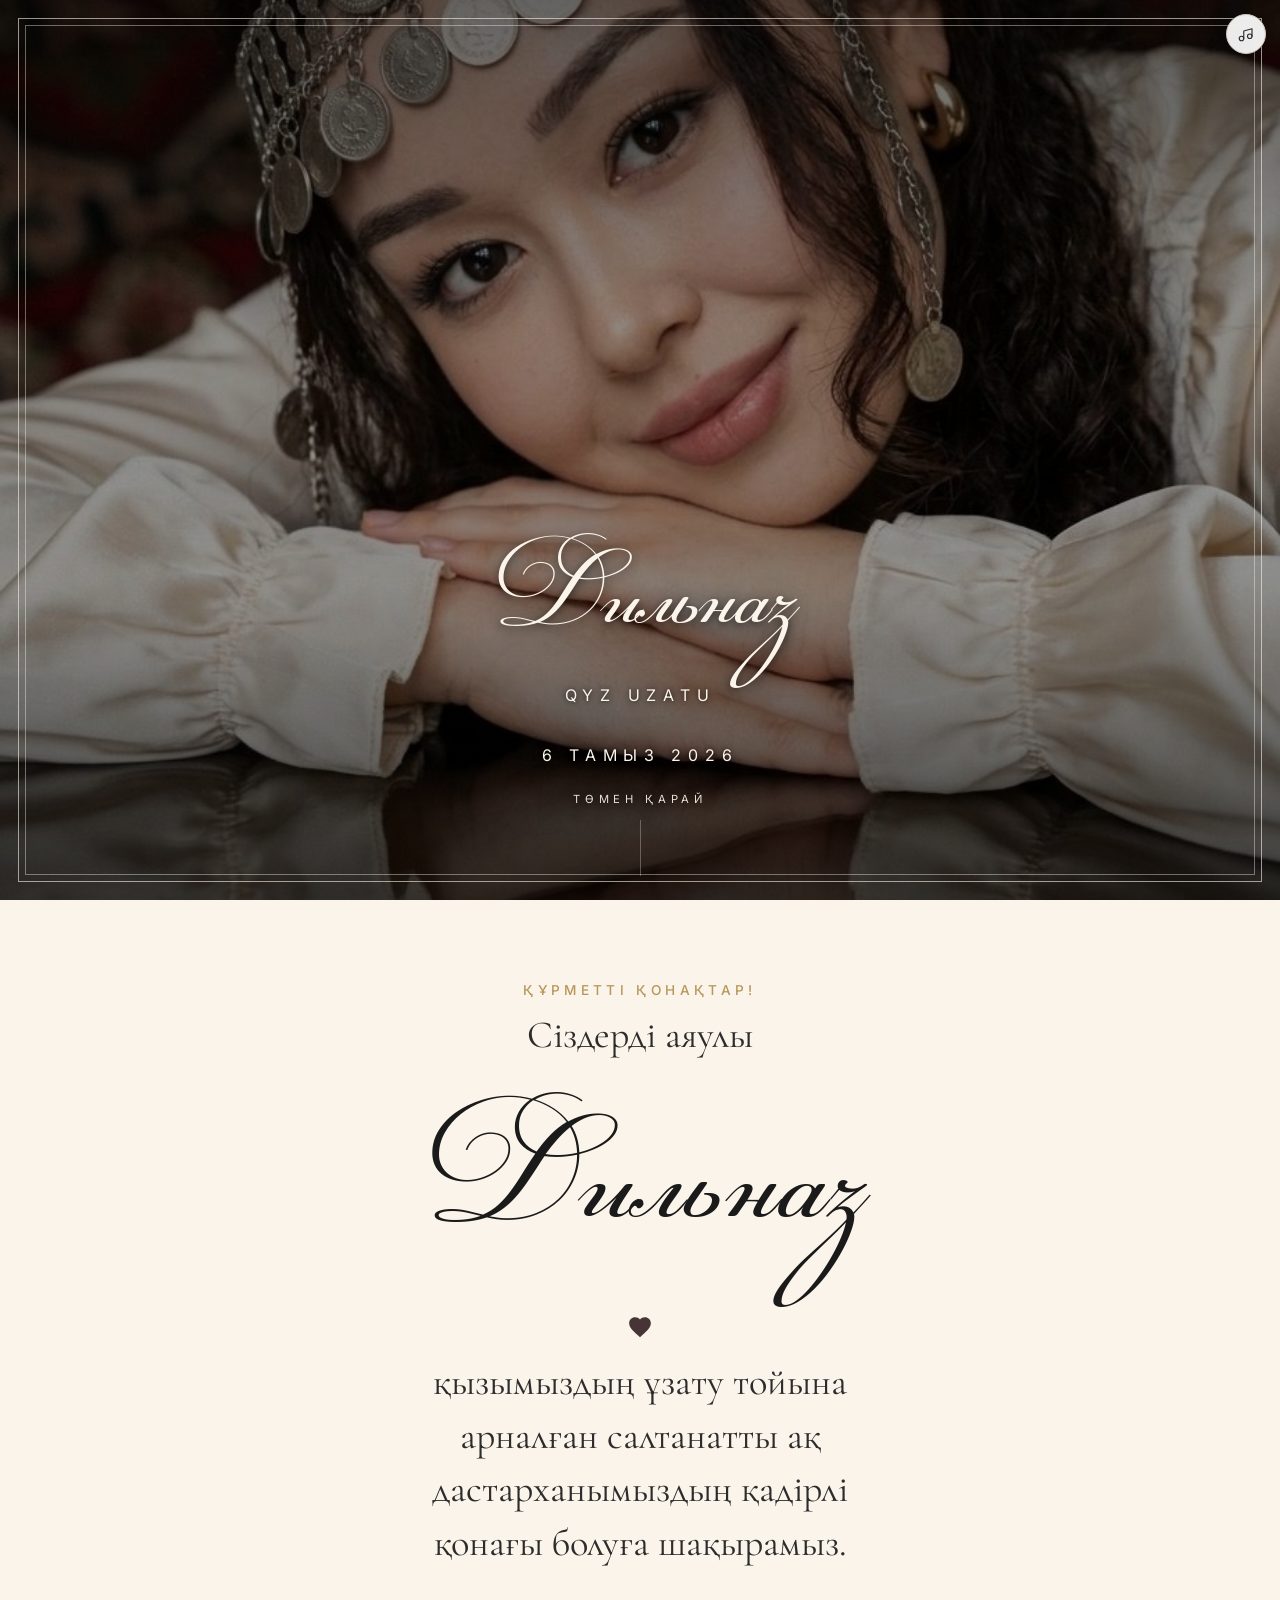
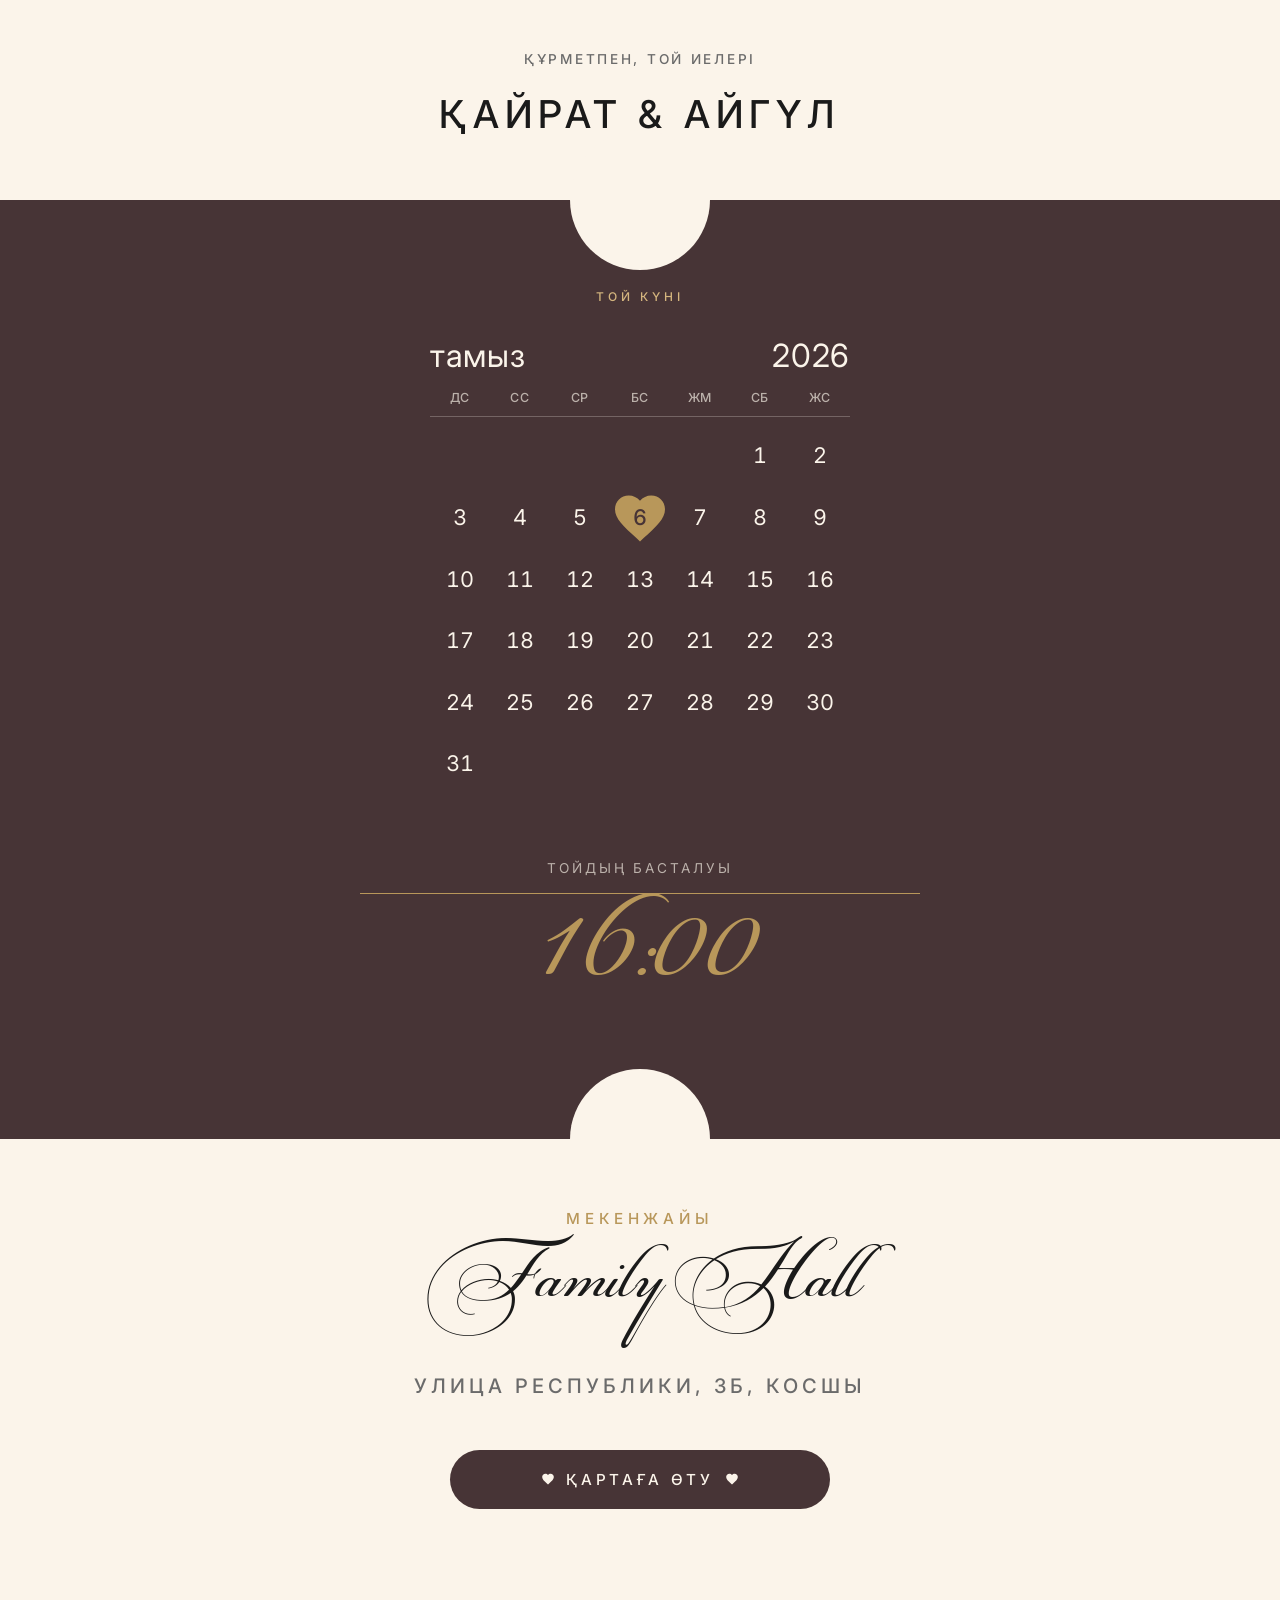
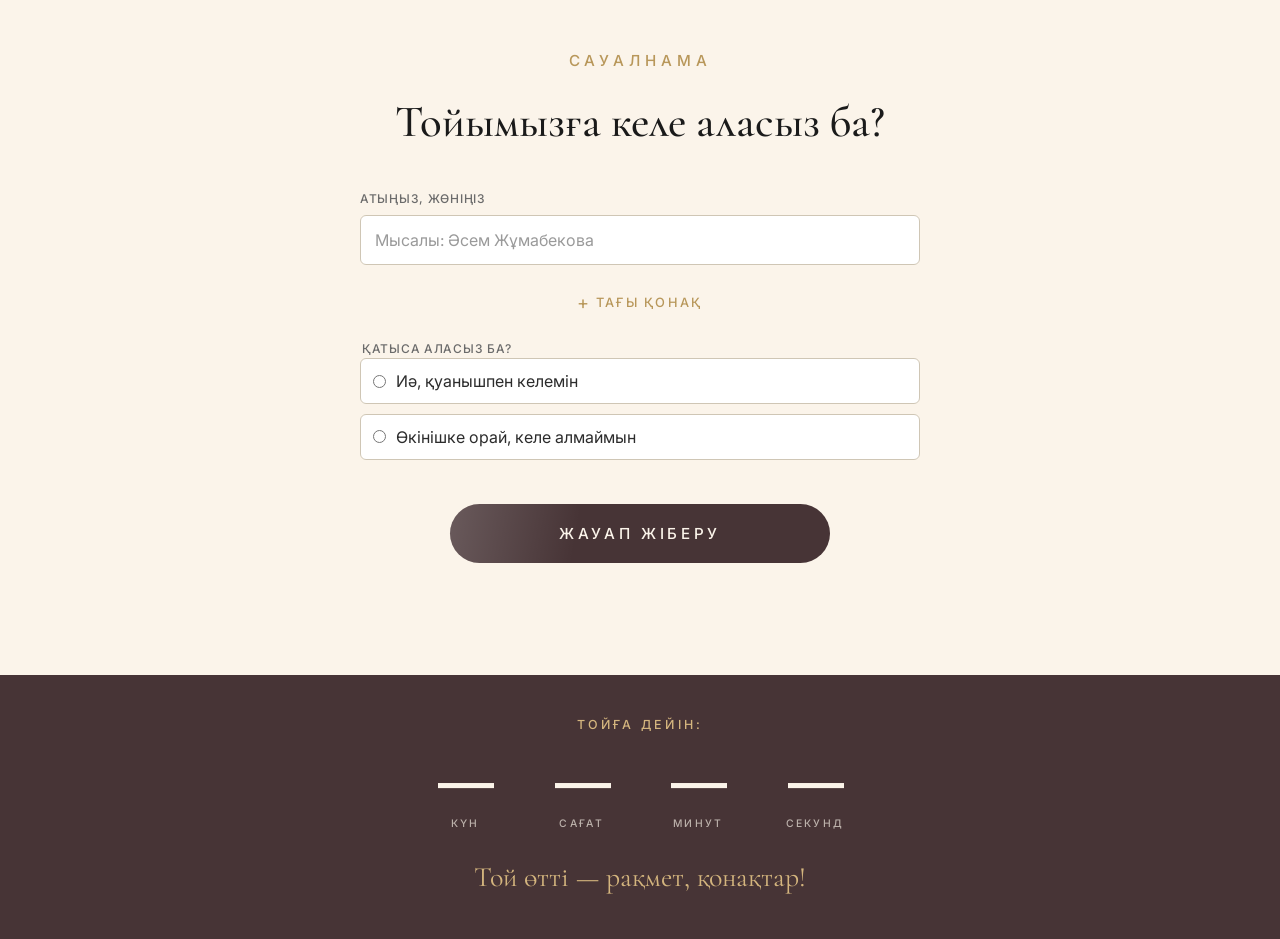
==== index.html @ 14adfbf1 "Initial commit: Dilnaz Qyz Uzatu interactive invitation" ====
<!DOCTYPE html>
<html lang="kk">
<head>
  <meta charset="UTF-8" />
  <meta name="viewport" content="width=device-width, initial-scale=1, maximum-scale=1, viewport-fit=cover" />
  <meta name="theme-color" content="#FBF4EA" />
  <title>Дильназ — Қыз ұзату · 6 тамыз 2026</title>

  <meta property="og:title" content="Дильназ — Қыз ұзату" />
  <meta property="og:description" content="Сіздерді аяулы қызымыздың ұзату тойына шақырамыз. 6 тамыз 2026, сағат 17:00, Family Hall, Қосшы." />
  <meta property="og:type" content="website" />

  <link rel="preconnect" href="https://fonts.googleapis.com" />
  <link rel="preconnect" href="https://fonts.gstatic.com" crossorigin />
  <link href="https://fonts.googleapis.com/css2?family=Cormorant+Garamond:wght@300;400;500;600&family=Inter:wght@300;400;500;600&family=Pinyon+Script&display=swap" rel="stylesheet" />

  <link rel="stylesheet" href="assets/styles.css" />
</head>
<body>

  <!-- Preload splash — short, fades out once the page is ready -->
  <div class="preload" id="preload" aria-hidden="true">
    <svg class="preload-heart" viewBox="0 0 24 24" aria-hidden="true">
      <path fill="currentColor" d="M12 21.35l-1.45-1.32C5.4 15.36 2 12.28 2 8.5 2 5.42 4.42 3 7.5 3c1.74 0 3.41.81 4.5 2.09C13.09 3.81 14.76 3 16.5 3 19.58 3 22 5.42 22 8.5c0 3.78-3.4 6.86-8.55 11.54L12 21.35z"/>
    </svg>
  </div>

  <!-- Music control (visible from start, muted until user taps) -->
  <button class="music-toggle is-muted" id="musicToggle" type="button" aria-label="Музыканы қосу/өшіру">
    <svg class="ico-on" viewBox="0 0 24 24" width="18" height="18" aria-hidden="true">
      <path d="M9 18V8l11-3v10" fill="none" stroke="currentColor" stroke-width="1.5" stroke-linecap="round" stroke-linejoin="round"/>
      <circle cx="6" cy="18" r="3" fill="none" stroke="currentColor" stroke-width="1.5"/>
      <circle cx="17" cy="15" r="3" fill="none" stroke="currentColor" stroke-width="1.5"/>
    </svg>
    <svg class="ico-off" viewBox="0 0 24 24" width="18" height="18" aria-hidden="true">
      <path d="M9 18V8l11-3v10" fill="none" stroke="currentColor" stroke-width="1.5" stroke-linecap="round" stroke-linejoin="round"/>
      <circle cx="6" cy="18" r="3" fill="none" stroke="currentColor" stroke-width="1.5"/>
      <circle cx="17" cy="15" r="3" fill="none" stroke="currentColor" stroke-width="1.5"/>
      <line x1="3" y1="3" x2="22" y2="22" stroke="currentColor" stroke-width="1.5" stroke-linecap="round"/>
    </svg>
  </button>

  <audio id="bgMusic" loop preload="auto" playsinline>
    <source src="assets/music.mp3" type="audio/mpeg" />
  </audio>

  <!-- ========== 1. COVER (full-bg bride photo + name + date) ========== -->
  <section class="cover" id="cover" aria-label="Мұқаба">
    <img class="cover-photo"
         src="assets/bride.jpg"
         alt=""
         aria-hidden="true"
         onerror="this.style.display='none'" />

    <!-- Decorative double frame — thin cream lines hugging the edges -->
    <div class="cover-frame" aria-hidden="true"></div>

    <div class="cover-content">
      <h1 class="cover-name">Дильназ</h1>
      <p class="cover-subtitle">QYZ UZATU</p>
    </div>

    <div class="cover-foot">
      <p class="cover-date">6 тамыз 2026</p>
      <div class="scroll-cue" id="scrollCue" aria-hidden="true">
        <span class="scroll-cue-label">төмен қарай</span>
        <span class="scroll-cue-line"></span>
      </div>
    </div>
  </section>

  <main class="pages" id="pages">

    <!-- ========== 2. GREETING ========== -->
    <section class="page page--cream page--greeting" data-reveal>
      <!-- Background falling hearts (populated by script.js) -->
      <div class="falling-hearts" aria-hidden="true"></div>

      <div class="greeting-top">
        <p class="eyebrow">Құрметті қонақтар!</p>
        <p class="lead">Сіздерді аяулы</p>
      </div>

      <div class="greeting-middle">
        <h2 class="display-name">Дильназ</h2>
        <svg class="hero-heart" viewBox="0 0 24 24" aria-hidden="true">
          <path fill="currentColor" d="M12 21.35l-1.45-1.32C5.4 15.36 2 12.28 2 8.5 2 5.42 4.42 3 7.5 3c1.74 0 3.41.81 4.5 2.09C13.09 3.81 14.76 3 16.5 3 19.58 3 22 5.42 22 8.5c0 3.78-3.4 6.86-8.55 11.54L12 21.35z"/>
        </svg>
        <p class="lead">
          қызымыздың ұзату тойына арналған салтанатты
          ақ дастарханымыздың қадірлі қонағы болуға шақырамыз.
        </p>
      </div>

      <div class="greeting-bottom">
        <p class="signature">Құрметпен, Той иелері</p>
        <p class="hosts-names">Қайрат &amp; Айгүл</p>
      </div>
    </section>

    <!-- ========== 3. DATE ========== -->
    <section class="page page--dark page--date" data-reveal>
      <p class="eyebrow">Той күні</p>

      <div class="calendar" role="img" aria-label="6 тамыз 2026, бейсенбі">
        <div class="calendar-head">
          <span>тамыз</span>
          <span>2026</span>
        </div>
        <div class="calendar-dow">
          <span>дс</span><span>сс</span><span>ср</span><span>бс</span><span>жм</span><span>сб</span><span>жс</span>
        </div>
        <div class="calendar-days">
          <span class="muted"></span><span class="muted"></span><span class="muted"></span><span class="muted"></span><span class="muted"></span><span>1</span><span>2</span>
          <span>3</span><span>4</span><span>5</span><span class="today">6</span><span>7</span><span>8</span><span>9</span>
          <span>10</span><span>11</span><span>12</span><span>13</span><span>14</span><span>15</span><span>16</span>
          <span>17</span><span>18</span><span>19</span><span>20</span><span>21</span><span>22</span><span>23</span>
          <span>24</span><span>25</span><span>26</span><span>27</span><span>28</span><span>29</span><span>30</span>
          <span>31</span>
        </div>
      </div>

      <div class="time-row">
        <p class="time-label">Тойдың басталуы</p>
        <hr class="time-line" />
        <p class="time-value">16:00</p>
      </div>
    </section>

    <!-- ========== 4. VENUE ========== -->
    <section class="page page--bg page--venue" data-reveal>
      <!-- Background falling hearts (populated by script.js) -->
      <div class="falling-hearts" aria-hidden="true"></div>

      <p class="eyebrow">Мекенжайы</p>
      <h3 class="venue-name">Family Hall</h3>
      <p class="venue-address">Улица Республики, 3Б, Косшы</p>

      <a class="btn-map"
         href="https://2gis.kz/astana/geo/70000001095135870"
         target="_blank"
         rel="noopener">
        <svg class="btn-heart" viewBox="0 0 24 24" aria-hidden="true">
          <path fill="currentColor" d="M12 21.35l-1.45-1.32C5.4 15.36 2 12.28 2 8.5 2 5.42 4.42 3 7.5 3c1.74 0 3.41.81 4.5 2.09C13.09 3.81 14.76 3 16.5 3 19.58 3 22 5.42 22 8.5c0 3.78-3.4 6.86-8.55 11.54L12 21.35z"/>
        </svg>
        <span>Қартаға өту</span>
        <svg class="btn-heart" viewBox="0 0 24 24" aria-hidden="true">
          <path fill="currentColor" d="M12 21.35l-1.45-1.32C5.4 15.36 2 12.28 2 8.5 2 5.42 4.42 3 7.5 3c1.74 0 3.41.81 4.5 2.09C13.09 3.81 14.76 3 16.5 3 19.58 3 22 5.42 22 8.5c0 3.78-3.4 6.86-8.55 11.54L12 21.35z"/>
        </svg>
      </a>
    </section>

    <!-- ========== 5. RSVP ========== -->
    <section class="page page--bg page--rsvp" data-reveal>
      <!-- Background falling hearts (populated by script.js) -->
      <div class="falling-hearts" aria-hidden="true"></div>

      <!-- Form view (default) -->
      <div class="rsvp-view" id="rsvpFormView">
        <p class="eyebrow">Сауалнама</p>
        <h3 class="rsvp-title">Тойымызға келе аласыз ба?</h3>

        <form class="form" id="rsvpForm" novalidate>
          <div class="guest-fields" id="guestFields">
            <label class="field">
              <span class="field-label">Атыңыз, жөніңіз</span>
              <input type="text" name="name" autocomplete="name" required placeholder="Мысалы: Әсем Жұмабекова" />
            </label>
          </div>

          <button type="button" class="btn-add" id="addGuest">
            <span class="btn-add-plus" aria-hidden="true">+</span>
            <span>Тағы қонақ</span>
          </button>

          <fieldset class="field field--radio">
            <legend class="field-label">Қатыса аласыз ба?</legend>
            <label class="radio">
              <input type="radio" name="attending" value="yes" required />
              <span>Иә, қуанышпен келемін</span>
            </label>
            <label class="radio">
              <input type="radio" name="attending" value="no" />
              <span>Өкінішке орай, келе алмаймын</span>
            </label>
          </fieldset>

          <button type="submit" class="btn-primary" id="submitBtn">Жауап жіберу</button>

          <p class="form-status" id="formStatus" role="status" aria-live="polite"></p>
        </form>
      </div>

      <!-- Confirmed view (shown after «Иә, келемін» submitted) -->
      <div class="rsvp-view" id="rsvpConfirmedView" hidden>
        <p class="eyebrow">Сізді тойда күтеміз</p>
        <h3 class="rsvp-title">6 тамыз 2026 · 16:00</h3>

        <div class="countdown countdown--confirm" aria-label="Тойға дейін">
          <div class="countdown-cell">
            <span class="countdown-num cd-days">—</span>
            <span class="countdown-label">күн</span>
          </div>
          <div class="countdown-cell">
            <span class="countdown-num cd-hours">—</span>
            <span class="countdown-label">сағат</span>
          </div>
          <div class="countdown-cell">
            <span class="countdown-num cd-mins">—</span>
            <span class="countdown-label">минут</span>
          </div>
          <div class="countdown-cell">
            <span class="countdown-num cd-secs">—</span>
            <span class="countdown-label">секунд</span>
          </div>
        </div>

        <button type="button" class="btn-cancel" id="cancelRsvp">Жауапты алып тастау</button>
      </div>
    </section>

    <!-- ========== 6. COUNTDOWN (compact dark footer) ========== -->
    <section class="page page--dark page--countdown" data-reveal>
      <p class="eyebrow">Тойға дейін:</p>

      <div class="countdown" id="countdown" aria-label="Тойға дейін қалғаны">
        <div class="countdown-cell">
          <span class="countdown-num cd-days" id="cd-days">—</span>
          <span class="countdown-label">күн</span>
        </div>
        <div class="countdown-cell">
          <span class="countdown-num cd-hours" id="cd-hours">—</span>
          <span class="countdown-label">сағат</span>
        </div>
        <div class="countdown-cell">
          <span class="countdown-num cd-mins" id="cd-mins">—</span>
          <span class="countdown-label">минут</span>
        </div>
        <div class="countdown-cell">
          <span class="countdown-num cd-secs" id="cd-secs">—</span>
          <span class="countdown-label">секунд</span>
        </div>
      </div>
      <p class="countdown-passed" id="countdownPassed" hidden>Той өтті — рақмет, қонақтар!</p>
    </section>

  </main>

  <script src="assets/script.js" defer></script>
</body>
</html>
---- assets/styles.css ----
/* ============================================================
   Дильназ — Қыз ұзату
   Design tokens & global styles
   Rules: 1 brand color (gold) + greys + 3-tone neutral surfaces,
          ≤2 radii, ≤4 font-sizes,
          ease-out only (180–700ms), no nested cards,
          no decorative icon-boxes, no gradients.
   ============================================================ */

/* Custom calligraphy font.
   Положи файл как assets/fonts/script.woff2 (или .woff / .ttf / .otf)
   — браузер подхватит сам. Если файла нет, страница использует
   Google-шрифт Pinyon Script как fallback. */
@font-face {
  font-family: 'BrideScript';
  src: url('fonts/script.woff2') format('woff2'),
       url('fonts/script.woff')  format('woff'),
       url('fonts/script.ttf')   format('truetype'),
       url('fonts/script.otf')   format('opentype');
  font-weight: 400;
  font-style: normal;
  font-display: swap;
}

/* Second calligraphy — KZ Balmoral (поддерживает казахские буквы
   Қ, Ң, Ғ, Ү, Ұ, Ө, Ә, І). Используется только для имён, чтобы
   они не «ломались» как в обычной BrideScript.
   Положи файл как assets/fonts/kzbalmoral_regular.{woff2|woff|ttf|otf}. */
@font-face {
  font-family: 'KZBalmoral';
  src: url('fonts/kzbalmoral_regular.woff2') format('woff2'),
       url('fonts/kzbalmoral_regular.woff')  format('woff'),
       url('fonts/kzbalmoral_regular.ttf')   format('truetype'),
       url('fonts/kzbalmoral_regular.otf')   format('opentype');
  font-weight: 400;
  font-style: normal;
  font-display: swap;
}

:root {
  /* Surface hierarchy — two calm neutrals + dark accent */
  --bg:            #FBF4EA;  /* page background, warm cream */
  --surface-cream: #FBF4EA;  /* alias kept for backwards-compat */
  --surface-dark:  #473436;  /* deep brown block */

  /* Brand — full tonal range for wax/metal effects */
  --brand:         #B8975A;
  --brand-soft:    #D4B57E;
  --brand-deep:    #8E7140;
  --brand-deepest: #6B5028;

  /* Text — light surfaces */
  --ink:           #1A1A1A;
  --text-primary:  #2C2C2C;
  --text-secondary:#6B6B6B;
  --text-tertiary: #9A9A9A;

  /* Text — dark surfaces */
  --text-on-dark:      #FBF4EA;
  --text-on-dark-soft: rgba(251, 244, 234, 0.65);

  /* Borders */
  --border:        #E8E2D7;
  --border-strong: #CFC6B5;
  --border-on-dark:rgba(251, 244, 234, 0.14);

  /* Status — semantic only */
  --success:         #2D7A4F;
  --success-on-dark: #9DD7B5;
  --error:           #A33B3B;
  --error-on-dark:   #E9A4A4;

  /* Envelope-only tones — deep-red paper shell, cream wax seal */
  --envelope-shell:      #B02A38;  /* deep crimson body + flap */
  --envelope-shell-edge: #891E2A;  /* darker red for the V edge */

  /* Cream wax seal — built from --bg + lighter highlight + darker rim */
  --seal-highlight: #FFFAF5;
  --seal-base:      var(--bg);
  --seal-edge:      #DCC9CE;
  --seal-deep:      #B5A0A6;

  /* Paper-grain noise — used as a multiply overlay on envelope
     surfaces so they read as paper, not flat fill. */
  --paper-noise: url("data:image/svg+xml,%3Csvg xmlns='http://www.w3.org/2000/svg' viewBox='0 0 200 200'%3E%3Cfilter id='n'%3E%3CfeTurbulence type='fractalNoise' baseFrequency='0.85' numOctaves='2' stitchTiles='stitch'/%3E%3C/filter%3E%3Crect width='100%25' height='100%25' filter='url(%23n)' opacity='0.5'/%3E%3C/svg%3E");

  /* Filled gold heart — used as the "today" cell marker in the calendar */
  --heart-gold: url("data:image/svg+xml,%3Csvg xmlns='http://www.w3.org/2000/svg' viewBox='0 0 24 24'%3E%3Cpath fill='%23B8975A' d='M12 21.35l-1.45-1.32C5.4 15.36 2 12.28 2 8.5 2 5.42 4.42 3 7.5 3c1.74 0 3.41.81 4.5 2.09C13.09 3.81 14.76 3 16.5 3 19.58 3 22 5.42 22 8.5c0 3.78-3.4 6.86-8.55 11.54L12 21.35z'/%3E%3C/svg%3E");

  /* Radii — only two */
  --radius-sm: 6px;
  --radius-md: 14px;

  /* Motion */
  --ease: cubic-bezier(0.22, 0.61, 0.36, 1); /* ease-out */
  --t-ui: 180ms;
  --t-section: 420ms;
  --t-narrative: 700ms;

  /* Type scale — only four sizes */
  --fs-display: clamp(3.4rem, 14vw, 6.25rem);
  --fs-h2:      clamp(1.35rem, 4.4vw, 1.875rem);
  --fs-body:    1rem;
  --fs-caption: 0.75rem;

  /* Layout */
  --max-w: 560px;
  --pad-x: clamp(1.25rem, 5vw, 2rem);
}

* { box-sizing: border-box; }

html, body {
  margin: 0;
  padding: 0;
  background: var(--bg);
  color: var(--text-primary);
  font-family: 'Inter', -apple-system, BlinkMacSystemFont, sans-serif;
  font-size: var(--fs-body);
  line-height: 1.55;
  -webkit-font-smoothing: antialiased;
  -moz-osx-font-smoothing: grayscale;
  text-rendering: optimizeLegibility;
}

body {
  min-height: 100dvh;
  min-height: 100vh;
  overflow-x: hidden;
}

/* (legacy: closed-state rules removed — page is fully scrollable from start) */

@media (prefers-reduced-motion: reduce) {
  *, *::before, *::after {
    transition-duration: 0.01ms !important;
    animation-duration: 0.01ms !important;
    animation-iteration-count: 1 !important;
  }
}

/* ============================================================
   PRELOAD splash
   Brief intro screen — cream background, dark heart in the
   center — fades out once the page is interactive.
   ============================================================ */

.preload {
  position: fixed;
  inset: 0;
  background: var(--surface-cream);
  display: grid;
  place-items: center;
  z-index: 100;
  /* Perspective so the heart-burst feels like it comes towards
     the viewer ("уходит вперёд") rather than just growing flat */
  perspective: 1200px;
}

/* Loading state — heart beats */
.preload-heart {
  width: 64px;
  height: 64px;
  color: var(--surface-dark);
  /* Two stacked animations:
     - preload-in animates opacity only (entrance fade)
     - heartbeat animates transform only (continuous lub-dub) */
  animation:
    preload-in 420ms var(--ease) both,
    heartbeat 1.3s var(--ease) infinite;
}
@keyframes preload-in {
  from { opacity: 0; }
  to   { opacity: 1; }
}
@keyframes heartbeat {
  0%, 28%, 70%, 100% { transform: scale(1); }
  14% { transform: scale(1.18); } /* lub — strong beat */
  42% { transform: scale(1.10); } /* dub — softer beat */
}

/* Exit state — heart anticipates, then bursts forward,
   preload bg fades out a beat later, revealing the invitation. */
.preload.is-exiting {
  pointer-events: none;
  animation: preload-out 700ms 350ms var(--ease) forwards;
}
.preload.is-exiting .preload-heart {
  /* override running animations entirely */
  animation: heart-burst 950ms cubic-bezier(0.34, 0, 0.64, 1) forwards;
}

@keyframes preload-out {
  to { opacity: 0; }
}

@keyframes heart-burst {
  0%   { transform: scale(1)    translateZ(0);     opacity: 1; }
  18%  { transform: scale(0.84) translateZ(-30px); opacity: 1; } /* anticipation */
  55%  { transform: scale(6)    translateZ(60px);  opacity: 0.55; }
  100% { transform: scale(22)   translateZ(120px); opacity: 0; }
}

/* ============================================================
   COVER (envelope screen)
   ============================================================ */

.cover {
  position: relative;
  min-height: 100dvh;
  min-height: 100vh;
  /* Flex with flex-end — name+subtitle сдвинуты вниз (район рук
     на портрете), визуально собираются в один блок с cover-foot
     (датой + scroll-cue). Foot позиционирован absolute снизу. */
  display: flex;
  flex-direction: column;
  justify-content: flex-end;
  align-items: center;
  text-align: center;
  padding: 0 var(--pad-x);
  padding-top: env(safe-area-inset-top);
  padding-bottom: clamp(9rem, 22vh, 12rem);
  isolation: isolate;
  overflow: hidden;
}

/* Full-bleed bride photo as background, perfectly centered.
   Hidden initially — fades in once preload exits. */
.cover-photo {
  position: absolute;
  inset: 0;
  width: 100%;
  height: 100%;
  object-fit: cover;
  object-position: center center;
  z-index: -2;
  user-select: none;
  -webkit-user-drag: none;
  opacity: 0;
  transition: opacity 1300ms var(--ease);
}
body.cover-revealed .cover-photo { opacity: 1; }

/* Darker scrim — heavier overall so text reads on any photo */
.cover::before {
  content: "";
  position: absolute;
  inset: 0;
  background: linear-gradient(180deg,
    rgba(0, 0, 0, 0.60) 0%,
    rgba(0, 0, 0, 0.40) 35%,
    rgba(0, 0, 0, 0.42) 65%,
    rgba(0, 0, 0, 0.72) 100%);
  z-index: -1;
  pointer-events: none;
}

/* Decorative double border — two thin cream lines hugging
   the cover, classic wedding-invite frame */
.cover-frame {
  position: absolute;
  inset: 1.1rem;
  border: 1px solid rgba(251, 244, 234, 0.6);
  pointer-events: none;
  z-index: 1;
}
.cover-frame::before {
  content: "";
  position: absolute;
  inset: 0.4rem;
  border: 1px solid rgba(251, 244, 234, 0.4);
}

.cover-content {
  position: relative;
  z-index: 2;
  display: flex;
  flex-direction: column;
  align-items: center;
  /* Tight visual rhythm — script font already has descender air,
     so a small gap reads ~24px optically. */
  gap: 4px;
  width: 100%;
  max-width: var(--max-w);
}

/* Cover text + foot start hidden — staggered reveal once preload
   has finished and body.cover-revealed is added. */
.cover-name,
.cover-subtitle {
  opacity: 0;
  transform: translateY(20px);
  transition:
    opacity 800ms var(--ease),
    transform 800ms var(--ease);
}
/* .cover-foot is absolute + already uses translateX(-50%) for
   horizontal centering — combine both translates so it animates
   straight up from below instead of slamming back to left:50%. */
.cover-foot {
  opacity: 0;
  transform: translate(-50%, 20px);
  transition:
    opacity 800ms var(--ease),
    transform 800ms var(--ease);
}

body.cover-revealed .cover-name {
  opacity: 1;
  transform: translateY(0);
  transition-delay: 600ms;
}
body.cover-revealed .cover-subtitle {
  opacity: 1;
  transform: translateY(0);
  transition-delay: 850ms;
}
body.cover-revealed .cover-foot {
  opacity: 1;
  transform: translate(-50%, 0);
  transition-delay: 1100ms;
}

.cover-name {
  font-family: 'BrideScript', 'Pinyon Script', 'Cormorant Garamond', serif;
  font-size: 115px;
  color: var(--surface-cream);
  margin: 0;
  line-height: 0.92;
  letter-spacing: -0.02em;
  font-weight: 400;
  text-shadow:
    0 4px 24px rgba(0, 0, 0, 0.50),
    0 2px 8px rgba(0, 0, 0, 0.55);
}

.cover-subtitle {
  font-family: 'Inter', sans-serif;
  font-size: 16px;
  letter-spacing: 0.42em;
  color: var(--surface-cream);
  margin: 0;
  text-transform: uppercase;
  text-shadow:
    0 1px 10px rgba(0, 0, 0, 0.55),
    0 0 4px rgba(0, 0, 0, 0.5);
}

/* ─── COVER FOOT (date + scroll cue at the bottom) ─── */

.cover-foot {
  position: absolute;
  bottom: calc(1.5rem + env(safe-area-inset-bottom));
  left: 50%;
  transform: translateX(-50%);
  z-index: 2;
  display: flex;
  flex-direction: column;
  align-items: center;
  gap: 1.5rem;
  width: 100%;
  pointer-events: none;
}
.cover-foot > * { pointer-events: auto; }

.cover-date {
  /* Same treatment as QYZ UZATU — twins for visual symmetry */
  font-family: 'Inter', sans-serif;
  font-size: 16px;
  letter-spacing: 0.42em;
  color: var(--surface-cream);
  margin: 0;
  text-transform: uppercase;
  text-shadow:
    0 1px 10px rgba(0, 0, 0, 0.55),
    0 0 4px rgba(0, 0, 0, 0.5);
}

/* Designer scroll cue — thin vertical line with a falling dot */
.scroll-cue {
  display: inline-flex;
  flex-direction: column;
  align-items: center;
  gap: 0.7rem;
  color: var(--surface-cream);
  pointer-events: none;
  opacity: 0;
  transition: opacity 600ms var(--ease);
}
.scroll-cue.is-visible { opacity: 0.9; }

.scroll-cue-label {
  font-size: 0.7rem;
  letter-spacing: 0.42em;
  text-transform: uppercase;
  text-shadow: 0 1px 6px rgba(0, 0, 0, 0.5);
}

.scroll-cue-line {
  position: relative;
  width: 1px;
  height: 56px;
  background: rgba(251, 244, 234, 0.32);
  overflow: hidden;
}
.scroll-cue-line::before {
  content: "";
  position: absolute;
  left: -1.5px;
  top: -10px;
  width: 4px;
  height: 10px;
  background: var(--surface-cream);
  border-radius: 2px;
  animation: scroll-drop 2.2s ease-in-out infinite;
}

@keyframes scroll-drop {
  0%   { top: -10px; opacity: 0; }
  18%  { opacity: 1; }
  82%  { opacity: 1; }
  100% { top: 56px;  opacity: 0; }
}

/* ============================================================
   ENVELOPE
   Layered structure: back rectangle, front (lower) rectangle,
   triangular flap on top, wax seal at flap tip.
   ============================================================ */

.envelope {
  position: relative;
  display: block;
  width: min(94%, 460px);
  margin: 0 auto;
  border: 0;
  background: transparent;
  cursor: pointer;
  padding: 0;
  -webkit-tap-highlight-color: transparent;
  touch-action: manipulation;
  animation: envelope-bob 2.6s ease-in-out infinite;
  transition:
    opacity var(--t-narrative) var(--ease),
    transform var(--t-narrative) var(--ease);
}

/* Image-based envelope — replaces all the CSS layers */
.envelope-img {
  width: 100%;
  height: auto;
  display: block;
  border-radius: var(--radius-md);
  filter: drop-shadow(0 18px 32px rgba(80, 18, 28, 0.32));
  transition: transform var(--t-ui) var(--ease);
}
.envelope:hover .envelope-img { transform: translateY(-2px); }
.envelope:active .envelope-img { transform: translateY(0); }
.envelope:focus-visible {
  outline: 2px solid var(--brand);
  outline-offset: 6px;
  border-radius: var(--radius-md);
}

/* Open state — fade + slight lift instead of the old flap rotation */
body:not(.closed) .envelope {
  opacity: 0;
  transform: translateY(-12px) scale(0.96);
  pointer-events: none;
  animation: none;
}

.envelope:focus-visible {
  outline: 2px solid var(--brand);
  outline-offset: 6px;
  border-radius: var(--radius-md);
}

@keyframes envelope-bob {
  0%, 100% { transform: translateY(0); }
  50%      { transform: translateY(-6px); }
}

/* Envelope body — dark paper with subtle grain + edge depth */
.envelope-back {
  position: absolute;
  inset: 0;
  background: var(--envelope-shell);
  border-radius: var(--radius-md);
  overflow: hidden;
  box-shadow:
    0 18px 44px -20px rgba(80, 18, 28, 0.50),
    inset 0 1px 1px rgba(255, 255, 255, 0.12),
    inset 0 -2px 4px rgba(0, 0, 0, 0.28);
}
.envelope-back::before {
  content: "";
  position: absolute;
  inset: 0;
  background-image: var(--paper-noise);
  background-size: 220px 220px;
  mix-blend-mode: overlay;
  opacity: 0.32;
  pointer-events: none;
}

/* Slightly larger triangle behind the flap — peeks out as the
   darker V edge that gives the envelope its depth. */
.envelope-flap-shadow {
  position: absolute;
  top: 0;
  left: 0;
  width: 100%;
  height: calc(60% + 10px);
  background: var(--envelope-shell-edge);
  clip-path: polygon(0 0, 100% 0, 50% 100%);
  z-index: 1;
  border-radius: var(--radius-md) var(--radius-md) 0 0;
  transition: opacity var(--t-section) var(--ease);
}

/* Triangular flap — folded down (closed state) */
.envelope-flap {
  position: absolute;
  top: 0;
  left: 0;
  width: 100%;
  height: 60%;
  background: var(--envelope-shell);
  clip-path: polygon(0 0, 100% 0, 50% 100%);
  transform-origin: 50% 0%;
  transition: transform var(--t-narrative) var(--ease),
              opacity calc(var(--t-narrative) - 200ms) calc(var(--t-narrative) - 400ms) var(--ease);
  z-index: 2;
  border-radius: var(--radius-md) var(--radius-md) 0 0;
}
.envelope-flap::before {
  content: "";
  position: absolute;
  inset: 0;
  background-image: var(--paper-noise);
  background-size: 220px 220px;
  mix-blend-mode: overlay;
  opacity: 0.36;
  pointer-events: none;
}

/* Wax seal at flap tip — cream wax (matches page bg), with
   irregular blob silhouette, soft radial gradient for material
   depth, and an embossed heart pressed into it. */
.envelope-seal {
  position: absolute;
  top: 60%;
  left: 50%;
  width: 86px;
  height: 86px;
  display: grid;
  place-items: center;
  /* organic wax silhouette */
  border-radius: 48% 52% 47% 53% / 51% 49% 51% 49%;
  background:
    radial-gradient(circle at 32% 30%,
      var(--seal-highlight) 0%,
      var(--seal-base)     32%,
      var(--seal-edge)     78%,
      var(--seal-deep)    100%);
  box-shadow:
    0 6px 14px -3px rgba(140, 110, 115, 0.45),
    inset 0 1px 2px rgba(255, 255, 255, 0.65),
    inset 0 -3px 5px rgba(120, 95, 100, 0.30);
  transform: translate(-50%, -50%);
  z-index: 3;
  transition: transform var(--t-section) var(--ease),
              opacity var(--t-section) var(--ease);
}

/* Embossed heart inside the seal — uses currentColor + double
   drop-shadow (light highlight + dark shadow) for a pressed-in
   stamped feel. */
.seal-heart {
  width: 38px;
  height: 38px;
  color: var(--seal-deep);
  filter:
    drop-shadow(0 1px 0 rgba(255, 255, 255, 0.55))
    drop-shadow(0 -1px 1px rgba(70, 40, 45, 0.35));
}

/* Open state */
body:not(.closed) .envelope-flap {
  transform: rotateX(-180deg);
  opacity: 0;
}
body:not(.closed) .envelope-flap-shadow {
  opacity: 0;
}
body:not(.closed) .envelope-seal {
  transform: translate(-50%, -50%) scale(0.55);
  opacity: 0;
}
body:not(.closed) .envelope {
  opacity: 0;
  pointer-events: none;
  animation: none;
}

/* ============================================================
   COVER FLORALS (PNG decoration)
   ============================================================ */

/* Florals act as background corner accents — top anchored to
   top-LEFT, bottom anchored to bottom-RIGHT, both bleed off
   their respective edges to feel like decoration peeking in. */
.cover-floral {
  position: absolute;
  width: 110%;
  max-width: 1200px;
  height: auto;
  display: block;
  pointer-events: none;
  user-select: none;
  -webkit-user-drag: none;
  z-index: 0;
  opacity: 0.95;
}
.cover-floral--top {
  top: -10%;
  left: -45%;
  /* mirrored copy of --bottom (point reflection — no transform
     since bottom is already rotated 180°) */
  width: 175%;
  max-width: 2000px;
}
.cover-floral--bottom {
  bottom: -10%;
  right: -38%;
  /* override base size — bottom is intentionally larger */
  width: 160%;
  max-width: 1800px;
  transform: scaleX(-1) scaleY(-1);
}

/* ============================================================
   SCROLL HINT
   ============================================================ */

/* (legacy .scroll-hint removed — replaced by .scroll-cue above) */

/* ============================================================
   PAGES (revealed after envelope is opened)
   Section colors alternate via modifier classes.
   ============================================================ */

.page {
  min-height: 100dvh;
  min-height: 100vh;
  padding: clamp(3.5rem, 12vh, 5.5rem) var(--pad-x);
  display: flex;
  flex-direction: column;
  align-items: center;
  justify-content: center;
  text-align: center;
  background: var(--bg);

  opacity: 0;
  transform: translateY(16px);
  transition:
    opacity var(--t-section) var(--ease),
    transform var(--t-section) var(--ease);
}
.page.is-visible {
  opacity: 1;
  transform: translateY(0);
}

.page > * { max-width: var(--max-w); width: 100%; }
.page > .bride-photo { width: auto; }

/* Section colors */
.page--cream { background: var(--surface-cream); }
.page--dark  { background: var(--surface-dark); color: var(--text-on-dark); }
.page--bg    { background: var(--bg); }

/* ─── GREETING SECTION (page--greeting) ─── */

/* Layout: content split into a top group (intro + name + lead)
   and a bottom group (signature + names) pushed against the
   section's bottom — bottom group sits next to the screen below. */
.page--greeting {
  position: relative;
  z-index: 2;
  justify-content: space-between;
  padding-top:    clamp(3.5rem, 10vh, 5rem);
  padding-bottom: clamp(2.5rem, 8vh,  4rem);
  /* Kill the page-level reveal animation — it caused a stretching
     feel on scroll. Per-element stagger handles the reveal. */
  opacity: 1 !important;
  transform: none !important;
  transition: none !important;
}

.greeting-top,
.greeting-middle,
.greeting-bottom {
  display: flex;
  flex-direction: column;
  align-items: center;
  width: 100%;
}

.page--greeting .eyebrow {
  font-size: 0.85rem;
  /* Прижат к "Сіздерді аяулы" — читаются как одна группа */
  margin: 0 0 0.5rem;
}
.page--greeting .display-name {
  font-size: clamp(5.5rem, 25vw, 10rem);
  margin: 0 0 0.4rem;
}
.page--greeting .lead {
  font-size: clamp(1.55rem, 5.2vw, 2.4rem);
  line-height: 1.4;
  margin: 0;
  /* Browser balances lines — no orphan single-word line at the end */
  text-wrap: balance;
  max-width: 24ch;
}
/* Pre-name lead inside .greeting-top — gap до имени теперь
   создаётся за счёт justify-content: space-between на секции,
   margin тут не нужен. */
.page--greeting .greeting-top .lead {
  margin: 0;
}
/* Post-name lead — main body of the sentence, after the heart */
.page--greeting .lead:last-of-type {
  margin: 0;
}
/* Single-line signature: «Құрметпен, Той иелері» */
.page--greeting .signature {
  font-family: 'Inter', sans-serif;
  font-size: 0.85rem;
  font-style: normal;
  font-weight: 500;
  letter-spacing: 0.2em;
  text-transform: uppercase;
  color: var(--text-secondary);
  margin: 0 0 0.85rem;
}
.page--greeting .hosts-names {
  /* Sans-serif Gilroy treatment — caps + tracking */
  font-family: 'Inter', sans-serif;
  font-size: clamp(1.5rem, 5.5vw, 2.4rem);
  font-weight: 500;
  line-height: 1.15;
  color: var(--ink);
  letter-spacing: 0.16em;
  text-transform: uppercase;
  margin: 0.5rem 0 0;
}

/* Hero heart between Дильназ and the post-lead text */
.page--greeting .hero-heart {
  width: 26px;
  height: 26px;
  color: var(--surface-dark);
  margin: 0.4rem 0 1rem;
  align-self: center;
}

/* Background — falling hearts (populated by script.js).
   Generic — works on any .page that contains a .falling-hearts. */
.page > .falling-hearts {
  position: absolute;
  inset: 0;
  width: 100%;
  max-width: none;
  overflow: hidden;
  pointer-events: none;
  z-index: 0;
}
.falling-heart {
  position: absolute;
  top: -8%;
  display: block;
  color: var(--surface-dark);
  animation: heart-fall linear infinite;
  will-change: transform;
}
.falling-heart svg {
  width: 100%;
  height: 100%;
  display: block;
}
@keyframes heart-fall {
  0%   { transform: translateY(0)     rotate(-6deg); }
  100% { transform: translateY(118vh) rotate(8deg); }
}

/* Stagger reveal — every text block in the three groups slides
   + fades in with a small delay when the section enters viewport. */
.greeting-top > *,
.greeting-middle > *,
.greeting-bottom > * {
  position: relative;
  z-index: 1;
  opacity: 0;
  transform: translateY(22px);
  transition:
    opacity 700ms var(--ease),
    transform 700ms var(--ease);
}
.page--greeting.is-visible .greeting-top > *,
.page--greeting.is-visible .greeting-middle > *,
.page--greeting.is-visible .greeting-bottom > * {
  opacity: 1;
  transform: translateY(0);
}
.page--greeting.is-visible .greeting-top    > *:nth-child(1) { transition-delay:  80ms; } /* eyebrow */
.page--greeting.is-visible .greeting-top    > *:nth-child(2) { transition-delay: 200ms; } /* lead pre */
.page--greeting.is-visible .greeting-middle > *:nth-child(1) { transition-delay: 340ms; } /* display-name */
.page--greeting.is-visible .greeting-middle > *:nth-child(2) { transition-delay: 460ms; } /* hero-heart */
.page--greeting.is-visible .greeting-middle > *:nth-child(3) { transition-delay: 580ms; } /* lead post */
.page--greeting.is-visible .greeting-bottom > *:nth-child(1) { transition-delay: 720ms; } /* signature */
.page--greeting.is-visible .greeting-bottom > *:nth-child(2) { transition-delay: 840ms; } /* hosts-names */

/* (decorative arches removed by request) */

/* Eyebrow */
.eyebrow {
  font-size: var(--fs-caption);
  letter-spacing: 0.32em;
  text-transform: uppercase;
  color: var(--brand);
  margin: 0 0 1.5rem;
  font-weight: 500;
}
.page--dark .eyebrow { color: var(--brand-soft); }

/* Display name */
.display-name {
  font-family: 'BrideScript', 'Pinyon Script', serif;
  font-size: var(--fs-display);
  color: var(--ink);
  margin: 0 0 1.5rem;
  line-height: 1;
  font-weight: 400;
}
.page--dark .display-name { color: var(--text-on-dark); }

/* Lead paragraph */
.lead {
  font-family: 'Cormorant Garamond', serif;
  font-size: var(--fs-h2);
  font-weight: 400;
  color: var(--text-primary);
  margin: 0 0 2rem;
  line-height: 1.5;
}
.lead strong { font-weight: 500; color: var(--ink); }
.page--dark .lead { color: var(--text-on-dark); }
.page--dark .lead strong { color: #fff; }

.signature {
  font-size: var(--fs-caption);
  letter-spacing: 0.18em;
  text-transform: uppercase;
  color: var(--text-secondary);
  margin: 0;
}
.page--dark .signature { color: var(--text-on-dark-soft); }

/* ============================================================
   BRIDE PHOTO
   ============================================================ */

.bride-photo {
  position: relative;
  margin: 0 0 2rem;
  width: 100%;
  max-width: 280px;
  aspect-ratio: 4 / 5;
  overflow: hidden;
  border-radius: var(--radius-md);
  background: var(--bg);
}
.bride-photo img {
  width: 100%;
  height: 100%;
  object-fit: cover;
  display: block;
}

.bride-photo--small {
  max-width: 220px;
  aspect-ratio: 4 / 5;
  margin: 2.5rem 0 0;
}

/* ============================================================
   CALENDAR
   ============================================================ */

/* Calendar — flat (no card frame), bigger numbers, line under
   the day-of-week row, gold heart on "today". */
.calendar {
  width: 100%;
  max-width: 420px;
  margin: 0 0 1.5rem;
  background: none;
  border: 0;
  padding: 0;
}

.calendar-head {
  display: flex;
  justify-content: space-between;
  align-items: baseline;
  font-family: 'Inter', sans-serif;
  font-size: clamp(1.5rem, 5vw, 2rem);
  font-weight: 400;            /* совпадает с цифрами календаря */
  color: var(--ink);
  margin-bottom: 0.5rem;
  letter-spacing: 0.02em;
}
.calendar-head span:first-child { text-transform: lowercase; }
.page--dark .calendar-head { color: var(--text-on-dark); }

/* Day-of-week row + line under it */
.calendar-dow {
  display: grid;
  grid-template-columns: repeat(7, 1fr);
  font-size: 0.78rem;
  letter-spacing: 0.08em;
  text-transform: uppercase;
  color: var(--text-tertiary);
  font-weight: 500;
  padding-bottom: 0.55rem;
  margin-bottom: 0.55rem;
  border-bottom: 1px solid var(--border);
}
.calendar-dow > span {
  text-align: center;
}
.page--dark .calendar-dow {
  color: var(--text-on-dark-soft);
  border-bottom-color: rgba(251, 244, 234, 0.25);
}

/* Day numbers — bigger, tighter row gap */
.calendar-days {
  display: grid;
  grid-template-columns: repeat(7, 1fr);
  gap: 0.1rem 0;
  font-size: clamp(1.05rem, 3.6vw, 1.35rem);
  color: var(--text-primary);
  font-variant-numeric: tabular-nums;
}
.calendar-days > span {
  display: grid;
  place-items: center;
  aspect-ratio: 1 / 1;
}
.calendar-days .muted { visibility: hidden; }

/* "Today" cell — filled gold heart that gently pulses.
   Heart lives in ::before so the number stays static while
   only the heart scales. */
.calendar-days .today {
  position: relative;
  isolation: isolate;
  color: #fff;
  font-weight: 500;
  border-radius: 0;
}
.calendar-days .today::before {
  content: "";
  position: absolute;
  inset: 0;
  background: var(--heart-gold) center / contain no-repeat;
  z-index: -1;
  transform-origin: center;
  animation: heart-pulse-cell 1.5s ease-in-out infinite;
  pointer-events: none;
}
@keyframes heart-pulse-cell {
  0%, 100% { transform: scale(1);    opacity: 0.95; }
  50%      { transform: scale(1.15); opacity: 1;    }
}

.page--dark .calendar-days        { color: var(--text-on-dark); }
.page--dark .calendar-days .today { color: var(--surface-dark); }

/* Date page — dark section with two cream half-circle "cutouts"
   straddling top and bottom edges. z-index lifts the section
   above the cream-coloured siblings so the pseudo-circles paint
   on top of them, creating the illusion of a notch. */
.page--date {
  position: relative;
  z-index: 10;
  /* Page-level translateY animation is disabled — children
     stagger in instead, just like on the greeting screen. */
  opacity: 1 !important;
  transform: none !important;
  transition: none !important;
}
.page--date::before,
.page--date::after {
  content: "";
  position: absolute;
  left: 50%;
  width: clamp(80px, 18vw, 140px);
  height: clamp(80px, 18vw, 140px);
  background: var(--surface-cream);
  border-radius: 50%;
  z-index: 1;
  pointer-events: none;
}
.page--date::before { top: 0;    transform: translate(-50%, -50%); }
.page--date::after  { bottom: 0; transform: translate(-50%,  50%); }

/* Stagger reveal for date page (eyebrow → calendar → time-row) */
.page--date > * {
  position: relative;
  z-index: 2;
  opacity: 0;
  transform: translateY(20px);
  transition:
    opacity 700ms var(--ease),
    transform 700ms var(--ease);
}
.page--date.is-visible > * {
  opacity: 1;
  transform: translateY(0);
}
.page--date.is-visible > *:nth-child(1) { transition-delay: 100ms; }
.page--date.is-visible > *:nth-child(2) { transition-delay: 260ms; }
.page--date.is-visible > *:nth-child(3) { transition-delay: 460ms; }

/* Time block — caps label на вершине, золотая линия по всей
   ширине, крупное script-время снизу. */
.time-row {
  display: flex;
  flex-direction: column;
  align-items: center;
  width: 100%;
  gap: 0.85rem;
  margin-top: 2.5rem;
}
.time-label {
  font-family: 'Inter', sans-serif;
  font-size: 0.85rem;
  letter-spacing: 0.22em;
  text-transform: uppercase;
  color: var(--text-on-dark-soft);
  margin: 0;
  white-space: nowrap;
}
.time-line {
  width: 100%;
  height: 1px;
  background: var(--brand);
  border: 0;
  margin: 0;
}
.time-value {
  font-family: 'BrideScript', 'Pinyon Script', 'Cormorant Garamond', serif;
  font-size: clamp(5rem, 20vw, 9rem);
  font-weight: 400;
  line-height: 1;
  color: var(--brand);
  margin: 0;
  white-space: nowrap;
}

/* ============================================================
   COUNTDOWN
   ============================================================ */

.countdown {
  display: grid;
  grid-template-columns: repeat(4, 1fr);
  gap: 0.6rem;
  width: 100%;
  max-width: 360px;
  margin: 2.25rem 0 0;
}
.countdown-cell {
  display: grid;
  gap: 0.4rem;
  text-align: center;
  padding: 0.75rem 0.4rem 0.65rem;
  background: rgba(255, 255, 255, 0.55);
  border: 1px solid var(--border);
  border-radius: var(--radius-sm);
}
.page--dark .countdown-cell {
  background: rgba(251, 244, 234, 0.05);
  border-color: var(--border-on-dark);
}

.countdown-num {
  font-family: 'Cormorant Garamond', serif;
  font-size: var(--fs-h2);
  font-weight: 500;
  color: var(--ink);
  font-variant-numeric: tabular-nums;
  line-height: 1;
  letter-spacing: 0.02em;
}
.page--dark .countdown-num { color: var(--text-on-dark); }

.countdown-label {
  font-size: var(--fs-caption);
  color: var(--text-secondary);
  letter-spacing: 0.08em;
  text-transform: lowercase;
}
.page--dark .countdown-label { color: var(--text-on-dark-soft); }

.countdown-passed {
  font-family: 'Cormorant Garamond', serif;
  font-size: var(--fs-h2);
  margin: 1.5rem 0 0;
  color: var(--brand);
}

/* ============================================================
   VENUE
   ============================================================ */

/* Default venue rules (kept for any other pages that might reuse) */
.venue-name {
  font-family: 'Cormorant Garamond', serif;
  font-size: var(--fs-h2);
  color: var(--ink);
  font-weight: 500;
  margin: 0 0 0.4rem;
}
.venue-address {
  font-size: var(--fs-body);
  color: var(--text-secondary);
  margin: 0 0 1.5rem;
}

/* ─── VENUE PAGE — restyled per latest brief ─── */

.page--venue {
  position: relative;
  z-index: 2;
  /* Banner mode — секция короче, без обязательного 100vh */
  min-height: auto;
  padding-top:    clamp(2.5rem, 8vh, 4.25rem);
  padding-bottom: clamp(2.5rem, 8vh, 4.25rem);
  /* Override page-level translateY animation — children stagger in. */
  opacity: 1 !important;
  transform: none !important;
  transition: none !important;
}

/* Family Hall — script font, помещается в одну строку */
.page--venue .venue-name {
  font-family: 'BrideScript', 'Pinyon Script', 'Cormorant Garamond', serif;
  font-size: clamp(3.2rem, 11vw, 5.5rem);
  font-weight: 400;
  line-height: 1;
  color: var(--ink);
  letter-spacing: -0.01em;
  margin: 0.5rem 0 1.75rem;
  white-space: nowrap;
}

/* Address — caps, bigger, тонкое сжатие межбуквенное */
.page--venue .venue-address {
  font-family: 'Inter', sans-serif;
  font-size: clamp(1rem, 3.4vw, 1.25rem);
  font-weight: 500;
  letter-spacing: 0.2em;
  text-transform: uppercase;
  color: var(--text-secondary);
  margin: 0 0 3rem;
}

.page--venue .eyebrow {
  font-size: 0.95rem;
  margin: 0 0 1rem;
}

/* Pill button — fully rounded, dark brown, centred caps inscription
   с парой пульсирующих сердечек по бокам */
.btn-map {
  display: flex;
  align-items: center;
  justify-content: center;
  gap: 0.7rem;
  width: 100%;
  max-width: 380px;
  margin: 0 auto;
  background: var(--surface-dark);
  color: var(--surface-cream);
  border: 0;
  border-radius: 999px;
  padding: 1.1rem 1.5rem;
  font-family: 'Inter', sans-serif;
  font-size: 0.95rem;
  font-weight: 500;
  letter-spacing: 0.24em;
  text-transform: uppercase;
  text-decoration: none;
  cursor: pointer;
  transition: background var(--t-ui) var(--ease), transform var(--t-ui) var(--ease);
  -webkit-tap-highlight-color: transparent;
}
.btn-map:hover  { background: #2E2123; }
.btn-map:active { transform: translateY(1px); }
.btn-map:focus-visible {
  outline: 2px solid var(--brand);
  outline-offset: 3px;
}

/* Маленькие сердечки на кнопке — alternately pulse / glow */
.btn-heart {
  width: 14px;
  height: 14px;
  flex-shrink: 0;
  color: currentColor;
  animation: btn-heart-glow 1.8s ease-in-out infinite;
}
.btn-heart:last-child { animation-delay: 0.9s; }

@keyframes btn-heart-glow {
  0%, 100% { opacity: 0.35; transform: scale(0.92); }
  50%      { opacity: 1;    transform: scale(1.10);  }
}

/* Stagger reveal — eyebrow → name → address → button.
   .falling-hearts always visible (excluded via :not). */
.page--venue > *:not(.falling-hearts) {
  position: relative;
  z-index: 1;
  opacity: 0;
  transform: translateY(20px);
  transition:
    opacity 700ms var(--ease),
    transform 700ms var(--ease);
}
.page--venue.is-visible > *:not(.falling-hearts) {
  opacity: 1;
  transform: translateY(0);
}
.page--venue.is-visible > *:nth-child(2) { transition-delay: 100ms; } /* eyebrow */
.page--venue.is-visible > *:nth-child(3) { transition-delay: 240ms; } /* venue-name */
.page--venue.is-visible > *:nth-child(4) { transition-delay: 380ms; } /* venue-address */
.page--venue.is-visible > *:nth-child(5) { transition-delay: 540ms; } /* btn-map */

/* Buttons */
.btn-secondary {
  display: inline-flex;
  align-items: center;
  gap: 0.5rem;
  background: var(--ink);
  color: var(--surface-cream);
  border: 1px solid var(--ink);
  border-radius: var(--radius-sm);
  padding: 0.8rem 1.4rem;
  font: inherit;
  font-weight: 500;
  letter-spacing: 0.04em;
  text-decoration: none;
  cursor: pointer;
  transition: background var(--t-ui) var(--ease), color var(--t-ui) var(--ease);
  -webkit-tap-highlight-color: transparent;
}
.btn-secondary:hover { background: #000; }
.btn-secondary:focus-visible { outline: 2px solid var(--brand); outline-offset: 3px; }
.btn-secondary svg { transition: transform var(--t-ui) var(--ease); }
.btn-secondary:hover svg { transform: translate(2px, -2px); }

/* ============================================================
   PROGRAM
   ============================================================ */

.program {
  list-style: none;
  margin: 0;
  padding: 0;
  width: 100%;
  max-width: 320px;
}
.program li {
  display: grid;
  grid-template-columns: 4.5rem 1fr;
  gap: 1rem;
  align-items: baseline;
  padding: 0.875rem 0;
  border-bottom: 1px solid var(--border);
  text-align: left;
}
.program li:last-child { border-bottom: 0; }
.page--dark .program li { border-bottom-color: var(--border-on-dark); }

.program-time {
  font-family: 'Cormorant Garamond', serif;
  font-size: var(--fs-h2);
  color: var(--brand);
  font-weight: 500;
  font-variant-numeric: tabular-nums;
}
.page--dark .program-time { color: var(--brand-soft); }

.program-title {
  font-size: var(--fs-body);
  color: var(--text-primary);
}
.page--dark .program-title { color: var(--text-on-dark); }

/* ============================================================
   RSVP
   ============================================================ */

.rsvp-title {
  font-family: 'Cormorant Garamond', serif;
  font-size: var(--fs-h2);
  color: var(--ink);
  font-weight: 500;
  margin: 0 0 0.5rem;
}
.page--dark .rsvp-title { color: var(--text-on-dark); }

.rsvp-sub {
  color: var(--text-secondary);
  margin: 0 0 2rem;
}
.page--dark .rsvp-sub { color: var(--text-on-dark-soft); }

/* ─── RSVP PAGE — restyled per latest brief ─── */

.page--rsvp {
  position: relative;
  z-index: 2;
  /* Banner-mode — компактнее: высота по контенту, padding меньше */
  min-height: auto;
  padding-top:    clamp(3rem, 9vh, 4.5rem);
  padding-bottom: clamp(3rem, 9vh, 4.5rem);
  /* Override page-level translateY animation — children stagger in */
  opacity: 1 !important;
  transform: none !important;
  transition: none !important;
}

.page--rsvp .eyebrow {
  font-size: 0.95rem;
  margin: 0 0 1rem;
}

.page--rsvp .rsvp-title {
  font-family: 'Cormorant Garamond', serif;
  font-size: clamp(1.5rem, 6vw, 2.8rem);
  font-weight: 500;
  color: var(--ink);
  margin: 0 0 2rem;
  white-space: nowrap;
}

/* Stack of guest-name fields (first one + dynamically added) */
.guest-fields { display: grid; gap: 1rem; }

/* + Тағы қонақ — простая текст-кнопка, без pill и без shimmer */
.btn-add {
  justify-self: center;
  display: inline-flex;
  align-items: center;
  gap: 0.4rem;
  background: transparent;
  border: 0;
  padding: 0.5rem 0.25rem;
  margin: 0 auto;
  font-family: 'Inter', sans-serif;
  font-size: 0.8rem;
  font-weight: 500;
  letter-spacing: 0.18em;
  text-transform: uppercase;
  color: var(--brand);
  cursor: pointer;
  transition: color var(--t-ui) var(--ease);
  -webkit-tap-highlight-color: transparent;
}
.btn-add:hover  { color: var(--brand-deep); }
.btn-add:focus-visible {
  outline: 2px solid var(--brand);
  outline-offset: 3px;
  border-radius: var(--radius-sm);
}

.btn-add-plus {
  font-size: 1.15rem;
  font-weight: 400;
  letter-spacing: 0;
  line-height: 1;
}

/* Поле гостя с кнопкой удаления */
.input-with-remove {
  display: flex;
  align-items: stretch;
  gap: 0.5rem;
}
.input-with-remove input {
  flex: 1;
  min-width: 0;
}
.btn-remove {
  flex-shrink: 0;
  width: 2.6rem;
  background: transparent;
  border: 1px solid var(--border-strong);
  border-radius: var(--radius-sm);
  color: var(--text-tertiary);
  font-size: 1.4rem;
  line-height: 1;
  cursor: pointer;
  transition:
    color var(--t-ui) var(--ease),
    border-color var(--t-ui) var(--ease);
  -webkit-tap-highlight-color: transparent;
}
.btn-remove:hover {
  color: var(--error);
  border-color: var(--error);
}

/* Submit-кнопка на RSVP — выглядит как .btn-map (pill, dark/cream),
   плюс непрерывный shimmer-блик по поверхности */
.page--rsvp .btn-primary {
  position: relative;
  overflow: hidden;
  display: flex;
  align-items: center;
  justify-content: center;
  width: 100%;
  max-width: 380px;
  margin: 1.5rem auto 0;
  background: var(--surface-dark);
  color: var(--surface-cream);
  border: 0;
  border-radius: 999px;
  padding: 1.1rem 1.5rem;
  font-family: 'Inter', sans-serif;
  font-size: 0.95rem;
  font-weight: 500;
  letter-spacing: 0.24em;
  text-transform: uppercase;
}
.page--rsvp .btn-primary:hover  { background: #2E2123; }
.page--rsvp .btn-primary:active { transform: translateY(1px); }

.page--rsvp .btn-primary::before {
  content: "";
  position: absolute;
  inset: 0;
  width: 220%;
  left: -110%;
  background: linear-gradient(
    100deg,
    transparent 35%,
    rgba(255, 255, 255, 0.18) 50%,
    transparent 65%
  );
  pointer-events: none;
  animation: btn-shimmer 2.6s linear infinite;
}

@keyframes btn-shimmer {
  0%   { transform: translateX(0); }
  100% { transform: translateX(50%); }
}

/* Two views inside the RSVP section: form (default) and
   confirmed (shown after «Иә, келемін» submitted). Whichever
   view is currently не [hidden] получает stagger reveal. */
.rsvp-view {
  position: relative;
  z-index: 1;
  width: 100%;
  max-width: var(--max-w);
}
.rsvp-view > * {
  opacity: 0;
  transform: translateY(20px);
}
.page--rsvp.is-visible .rsvp-view:not([hidden]) > * {
  animation: rsvp-fade-in 700ms var(--ease) both;
}
.page--rsvp.is-visible .rsvp-view:not([hidden]) > *:nth-child(1) { animation-delay: 100ms; }
.page--rsvp.is-visible .rsvp-view:not([hidden]) > *:nth-child(2) { animation-delay: 240ms; }
.page--rsvp.is-visible .rsvp-view:not([hidden]) > *:nth-child(3) { animation-delay: 380ms; }
.page--rsvp.is-visible .rsvp-view:not([hidden]) > *:nth-child(4) { animation-delay: 520ms; }

@keyframes rsvp-fade-in {
  from { opacity: 0; transform: translateY(20px); }
  to   { opacity: 1; transform: translateY(0);    }
}

/* Compact countdown inside confirmed-view */
.countdown--confirm {
  display: grid;
  grid-template-columns: repeat(4, 1fr);
  gap: 0.5rem;
  width: 100%;
  max-width: 480px;
  margin: 1.5rem auto 1.5rem;
}
.countdown--confirm .countdown-cell {
  display: grid;
  gap: 0.4rem;
  text-align: center;
  background: transparent;
  border: 0;
  padding: 0.25rem 0.2rem;
}
.countdown--confirm .countdown-num {
  font-family: 'Inter', sans-serif;
  font-size: clamp(2rem, 8vw, 3.25rem);
  font-weight: 500;
  color: var(--ink);
  font-variant-numeric: tabular-nums;
  line-height: 1;
  letter-spacing: -0.03em;
}
.countdown--confirm .countdown-label {
  font-family: 'Inter', sans-serif;
  font-size: 0.65rem;
  letter-spacing: 0.22em;
  text-transform: uppercase;
  color: var(--text-secondary);
  font-weight: 500;
}

/* Subtle cancel link — деструктивное второстепенное действие */
.btn-cancel {
  display: block;
  margin: 0.75rem auto 0;
  background: transparent;
  border: 0;
  padding: 0.5rem 0.75rem;
  font-family: 'Inter', sans-serif;
  font-size: 0.72rem;
  font-weight: 500;
  letter-spacing: 0.18em;
  text-transform: uppercase;
  color: var(--text-tertiary);
  cursor: pointer;
  text-decoration: underline;
  text-decoration-color: rgba(0, 0, 0, 0.18);
  text-underline-offset: 0.35em;
  transition: color var(--t-ui) var(--ease),
              text-decoration-color var(--t-ui) var(--ease);
  -webkit-tap-highlight-color: transparent;
}
.btn-cancel:hover {
  color: var(--error);
  text-decoration-color: currentColor;
}
.btn-cancel:focus-visible {
  outline: 2px solid var(--brand);
  outline-offset: 3px;
  border-radius: var(--radius-sm);
}

.form {
  width: 100%;
  display: grid;
  gap: 1.25rem;
  text-align: left;
}

.field {
  display: grid;
  gap: 0.4rem;
  border: 0;
  padding: 0;
  margin: 0;
}
.field--radio { gap: 0.6rem; }

.field-label {
  font-size: var(--fs-caption);
  letter-spacing: 0.06em;
  text-transform: uppercase;
  color: var(--text-secondary);
  font-weight: 500;
}
.page--dark .field-label { color: var(--text-on-dark-soft); }

.field-optional {
  text-transform: none;
  letter-spacing: normal;
  color: var(--text-tertiary);
}

.field input[type="text"],
.field input[type="number"],
.field textarea {
  width: 100%;
  font: inherit;
  font-size: var(--fs-body);
  color: var(--text-primary);
  background: #fff;
  border: 1px solid var(--border-strong);
  border-radius: var(--radius-sm);
  padding: 0.75rem 0.875rem;
  transition: border-color var(--t-ui) var(--ease);
  font-family: inherit;
}
.field textarea { resize: vertical; min-height: 3.5rem; }

.field input:focus,
.field textarea:focus {
  outline: 0;
  border-color: var(--brand);
}
.field input::placeholder,
.field textarea::placeholder { color: var(--text-tertiary); }

.field input:invalid:not(:placeholder-shown) { border-color: var(--error); }

.radio {
  display: flex;
  align-items: center;
  gap: 0.6rem;
  cursor: pointer;
  padding: 0.6rem 0.75rem;
  border: 1px solid var(--border-strong);
  border-radius: var(--radius-sm);
  background: #fff;
  transition: border-color var(--t-ui) var(--ease), background var(--t-ui) var(--ease);
}
.radio:hover { border-color: var(--brand-soft); }
.radio input { accent-color: var(--brand); margin: 0; }
.radio:has(input:checked) {
  border-color: var(--brand);
  background: var(--bg);
}

.btn-primary {
  appearance: none;
  width: 100%;
  background: var(--ink);
  color: #fff;
  border: 0;
  border-radius: var(--radius-sm);
  padding: 0.95rem 1rem;
  font: inherit;
  font-weight: 500;
  letter-spacing: 0.04em;
  cursor: pointer;
  transition: background var(--t-ui) var(--ease), transform var(--t-ui) var(--ease);
  -webkit-tap-highlight-color: transparent;
}
.btn-primary:hover  { background: #000; }
.btn-primary:active { transform: translateY(1px); }
.btn-primary:disabled { opacity: 0.5; cursor: not-allowed; }
.btn-primary:focus-visible { outline: 2px solid var(--brand); outline-offset: 3px; }

.form-status {
  margin: 0;
  min-height: 1.25rem;
  font-size: var(--fs-caption);
  color: var(--text-secondary);
  text-align: center;
}
.form-status.is-success { color: var(--success); }
.form-status.is-error   { color: var(--error); }
.page--dark .form-status            { color: var(--text-on-dark-soft); }
.page--dark .form-status.is-success { color: var(--success-on-dark); }
.page--dark .form-status.is-error   { color: var(--error-on-dark); }

/* ============================================================
   COUNTDOWN SCREEN — «Тойға дейін:»
   Большой статуарный таймер. Каркас элементов оставлен от
   старого countdown-блока, переопределяем только под этот экран.
   ============================================================ */

.page--countdown {
  position: relative;
  z-index: 2;
  /* Compact "podval" — небольшая тёмная полоска, не полный экран */
  min-height: auto;
  padding-top:    clamp(1.75rem, 5vh, 2.5rem);
  padding-bottom: clamp(1.75rem, 5vh, 2.5rem);
  /* Override page-level translateY animation — children stagger in */
  opacity: 1 !important;
  transform: none !important;
  transition: none !important;
}
/* Когда гость подтвердил приход — таймер уже стоит в confirmed-view,
   нижний дублирующий «подвал» прячем. */
body.rsvp-confirmed .page--countdown { display: none; }

.page--countdown .eyebrow {
  font-size: 0.78rem;
  letter-spacing: 0.26em;
  margin: 0 0 1rem;
  color: var(--brand-soft);
}

.page--countdown .countdown {
  display: grid;
  grid-template-columns: repeat(4, 1fr);
  gap: 0.4rem;
  width: 100%;
  max-width: 460px;
  margin: 0 auto;
}

.page--countdown .countdown-cell {
  display: grid;
  gap: 0.35rem;
  text-align: center;
  background: transparent;
  border: 0;
  padding: 0.25rem 0.2rem;
}

.page--countdown .countdown-num {
  font-family: 'Inter', sans-serif;
  font-size: clamp(2rem, 8vw, 3.5rem);
  font-weight: 500;
  color: var(--text-on-dark);
  font-variant-numeric: tabular-nums;
  line-height: 1;
  letter-spacing: -0.03em;
}

.page--countdown .countdown-label {
  font-family: 'Inter', sans-serif;
  font-size: 0.65rem;
  letter-spacing: 0.22em;
  text-transform: uppercase;
  color: var(--text-on-dark-soft);
  font-weight: 500;
}

.page--countdown .countdown-passed {
  font-family: 'Cormorant Garamond', serif;
  font-size: clamp(1.2rem, 4vw, 1.75rem);
  color: var(--brand-soft);
  margin: 1.25rem 0 0;
  text-align: center;
}

/* Stagger reveal — eyebrow → countdown */
.page--countdown > * {
  opacity: 0;
  transform: translateY(20px);
  transition:
    opacity 700ms var(--ease),
    transform 700ms var(--ease);
}
.page--countdown.is-visible > * {
  opacity: 1;
  transform: translateY(0);
}
.page--countdown.is-visible > *:nth-child(1) { transition-delay: 100ms; }
.page--countdown.is-visible > *:nth-child(2) { transition-delay: 280ms; }
.page--countdown.is-visible > *:nth-child(3) { transition-delay: 280ms; }

/* ============================================================
   FOOTER
   ============================================================ */

.footer {
  text-align: center;
  padding: 3rem var(--pad-x) calc(2rem + env(safe-area-inset-bottom));
  background: var(--surface-dark);
  color: var(--text-on-dark);
}
.footer-couple {
  font-family: 'BrideScript', 'Pinyon Script', serif;
  color: var(--text-on-dark);
  font-size: var(--fs-display);
  margin: 0 0 0.5rem;
  line-height: 1;
}
.footer-meta {
  font-size: var(--fs-caption);
  color: var(--text-on-dark-soft);
  letter-spacing: 0.18em;
  text-transform: uppercase;
  margin: 0;
}

/* ============================================================
   MUSIC TOGGLE
   ============================================================ */

.music-toggle {
  position: fixed;
  top: calc(0.875rem + env(safe-area-inset-top));
  right: calc(0.875rem + env(safe-area-inset-right));
  width: 40px;
  height: 40px;
  border-radius: 50%;
  border: 1px solid var(--border-strong);
  background: rgba(255, 255, 255, 0.92);
  color: var(--text-primary);
  display: grid;
  place-items: center;
  cursor: pointer;
  backdrop-filter: blur(8px);
  -webkit-backdrop-filter: blur(8px);
  z-index: 30;
  transition: background var(--t-ui) var(--ease), color var(--t-ui) var(--ease);
  -webkit-tap-highlight-color: transparent;
}
.music-toggle:hover { color: var(--brand); }
.music-toggle:focus-visible { outline: 2px solid var(--brand); outline-offset: 3px; }
.music-toggle .ico-off { display: none; }
.music-toggle.is-muted .ico-on  { display: none; }
.music-toggle.is-muted .ico-off { display: block; }
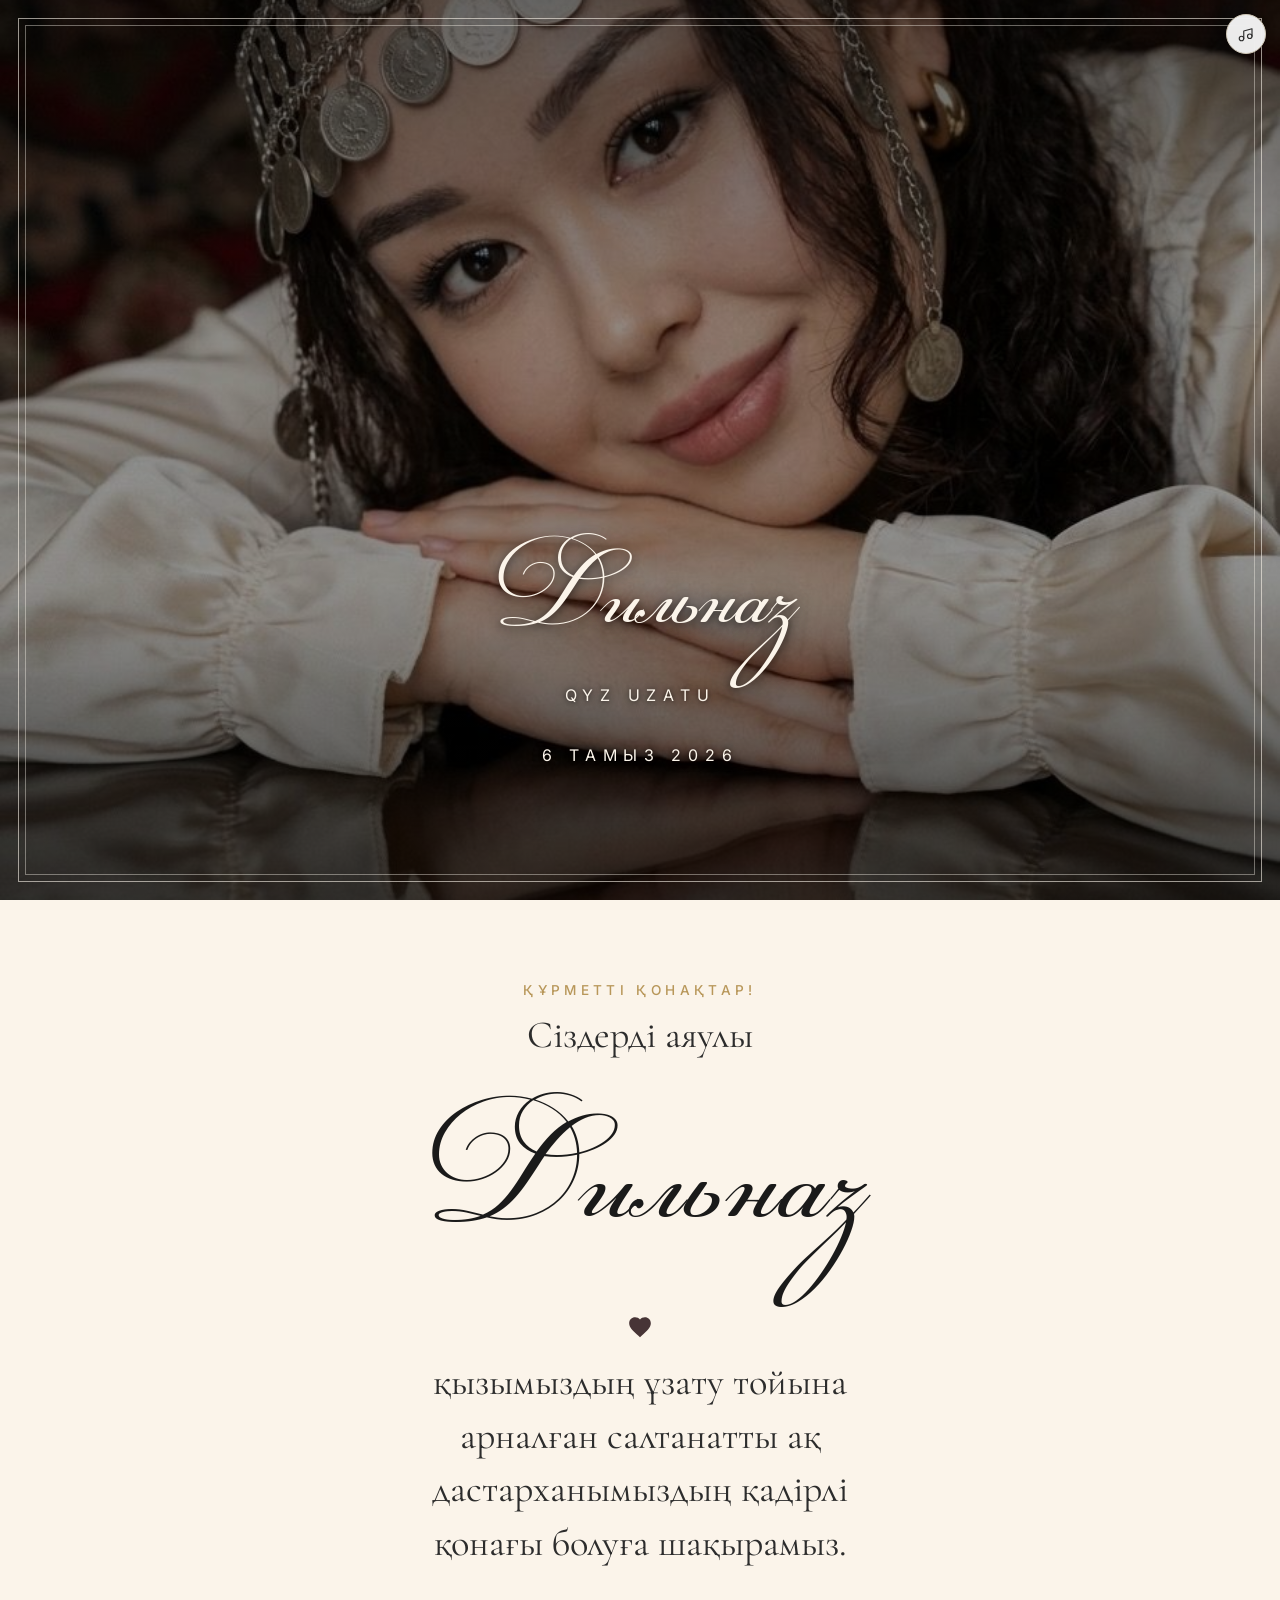
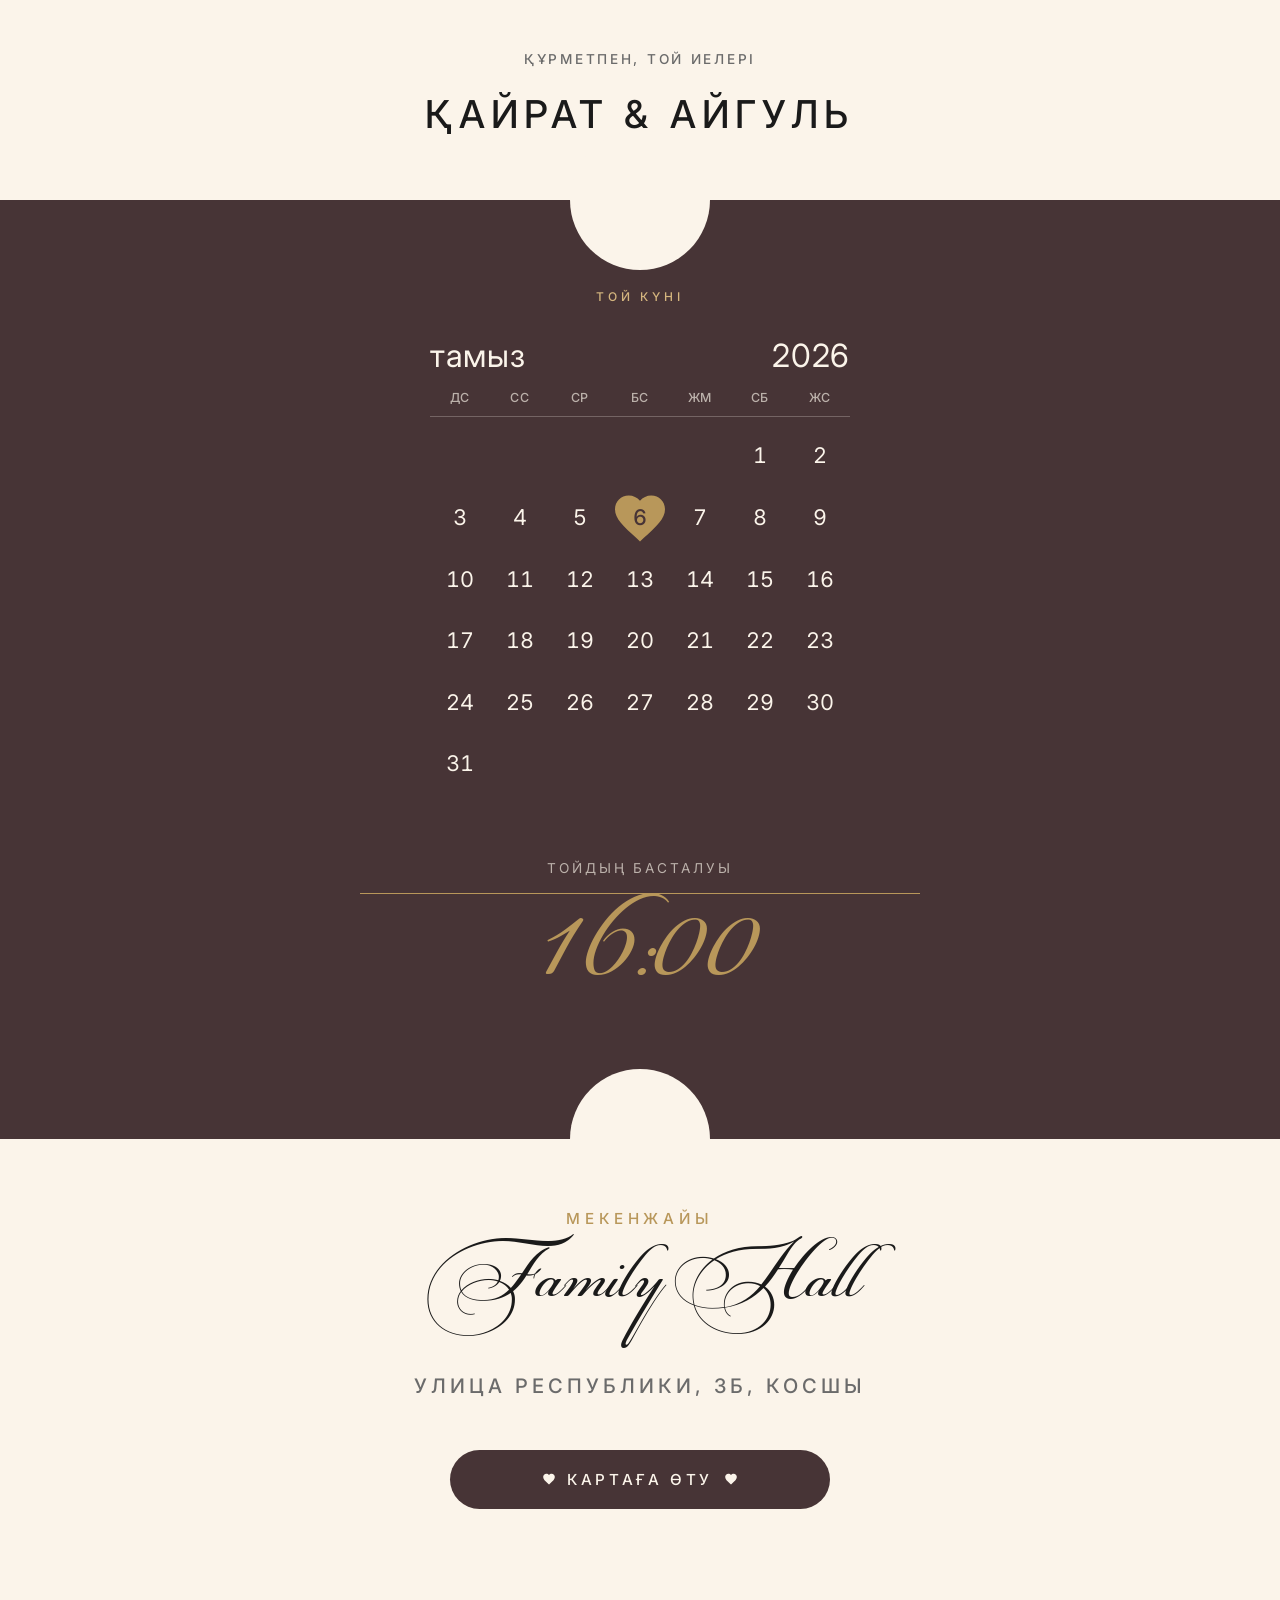
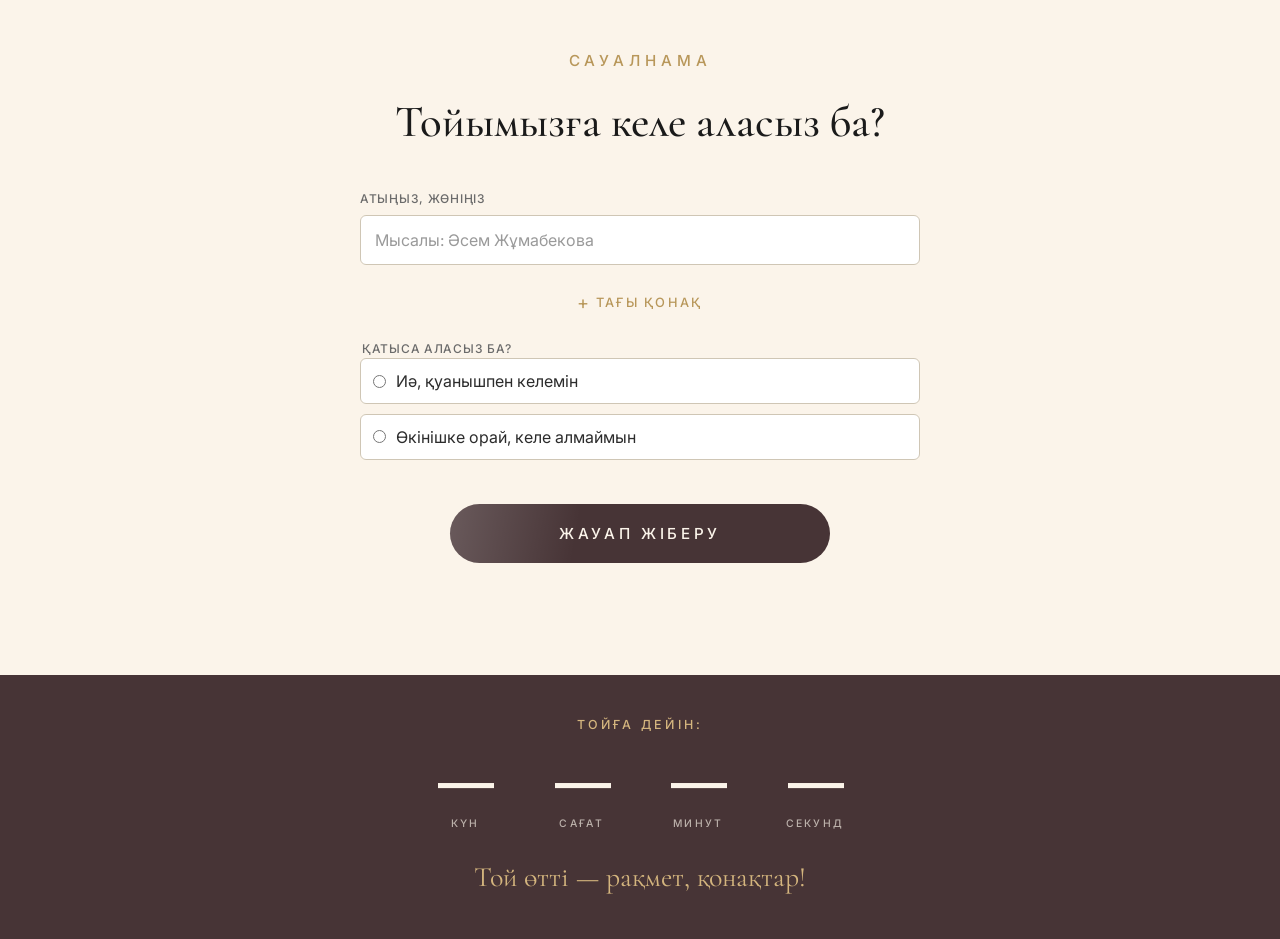
==== commit afa4d9b6: "Update index.html" ====
--- a/index.html
+++ b/index.html
@@ -94,7 +94,7 @@
 
       <div class="greeting-bottom">
         <p class="signature">Құрметпен, Той иелері</p>
-        <p class="hosts-names">Қайрат &amp; Айгүл</p>
+        <p class="hosts-names">Қайрат &amp; Айгуль</p>
       </div>
     </section>
 
@@ -143,7 +143,7 @@
         <svg class="btn-heart" viewBox="0 0 24 24" aria-hidden="true">
           <path fill="currentColor" d="M12 21.35l-1.45-1.32C5.4 15.36 2 12.28 2 8.5 2 5.42 4.42 3 7.5 3c1.74 0 3.41.81 4.5 2.09C13.09 3.81 14.76 3 16.5 3 19.58 3 22 5.42 22 8.5c0 3.78-3.4 6.86-8.55 11.54L12 21.35z"/>
         </svg>
-        <span>Қартаға өту</span>
+        <span>Картаға өту</span>
         <svg class="btn-heart" viewBox="0 0 24 24" aria-hidden="true">
           <path fill="currentColor" d="M12 21.35l-1.45-1.32C5.4 15.36 2 12.28 2 8.5 2 5.42 4.42 3 7.5 3c1.74 0 3.41.81 4.5 2.09C13.09 3.81 14.76 3 16.5 3 19.58 3 22 5.42 22 8.5c0 3.78-3.4 6.86-8.55 11.54L12 21.35z"/>
         </svg>
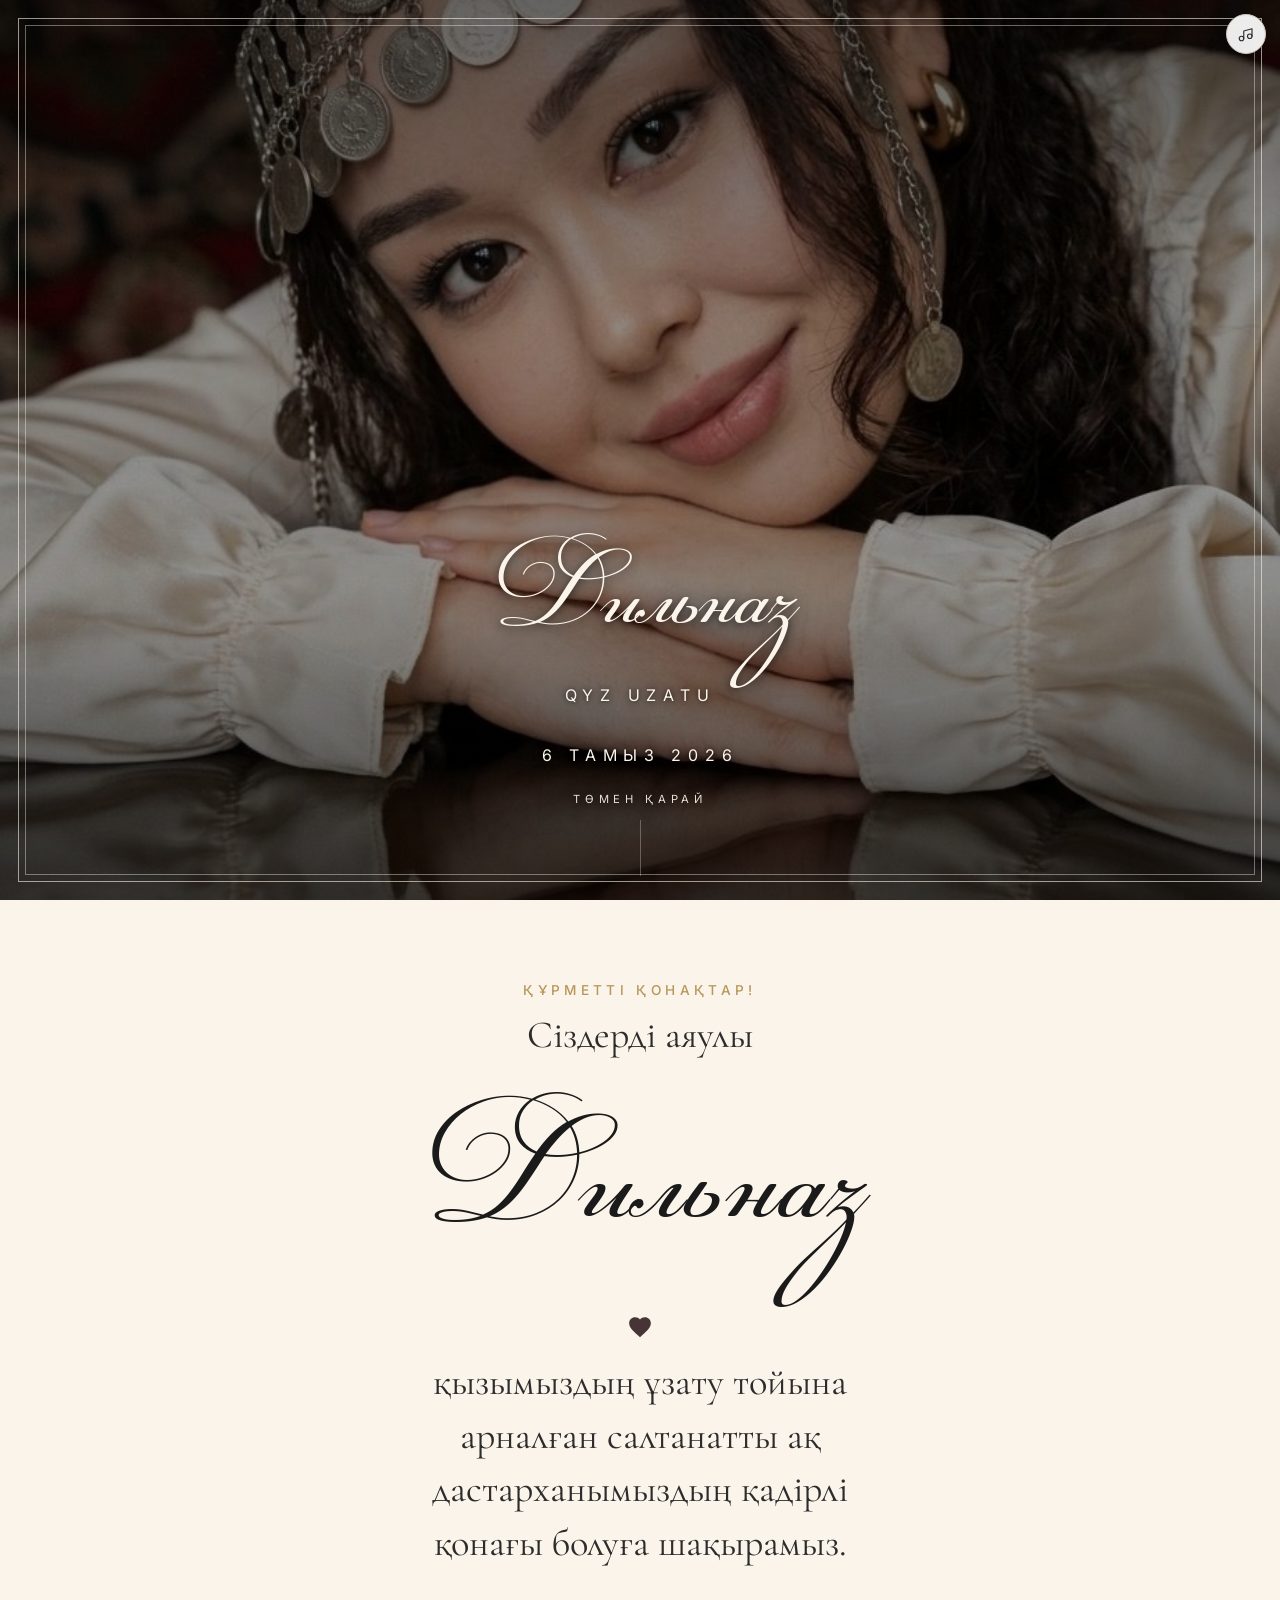
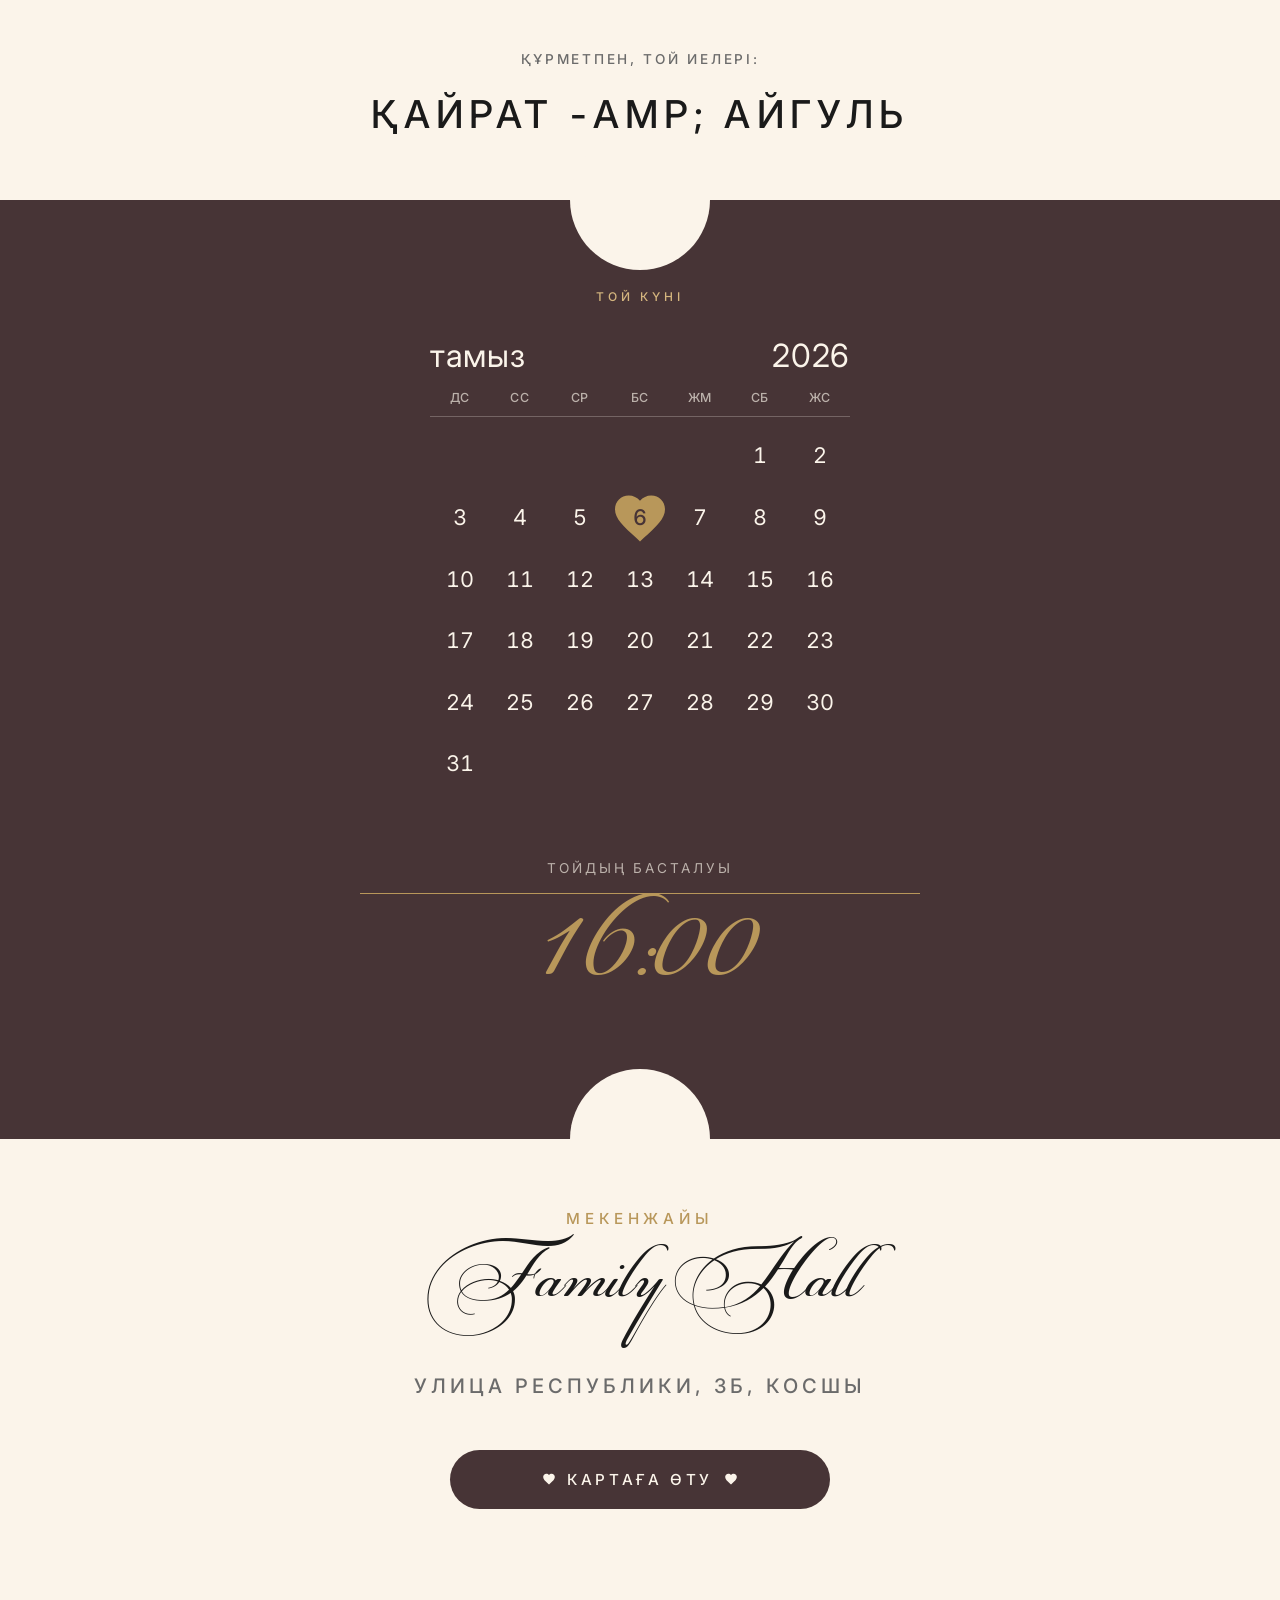
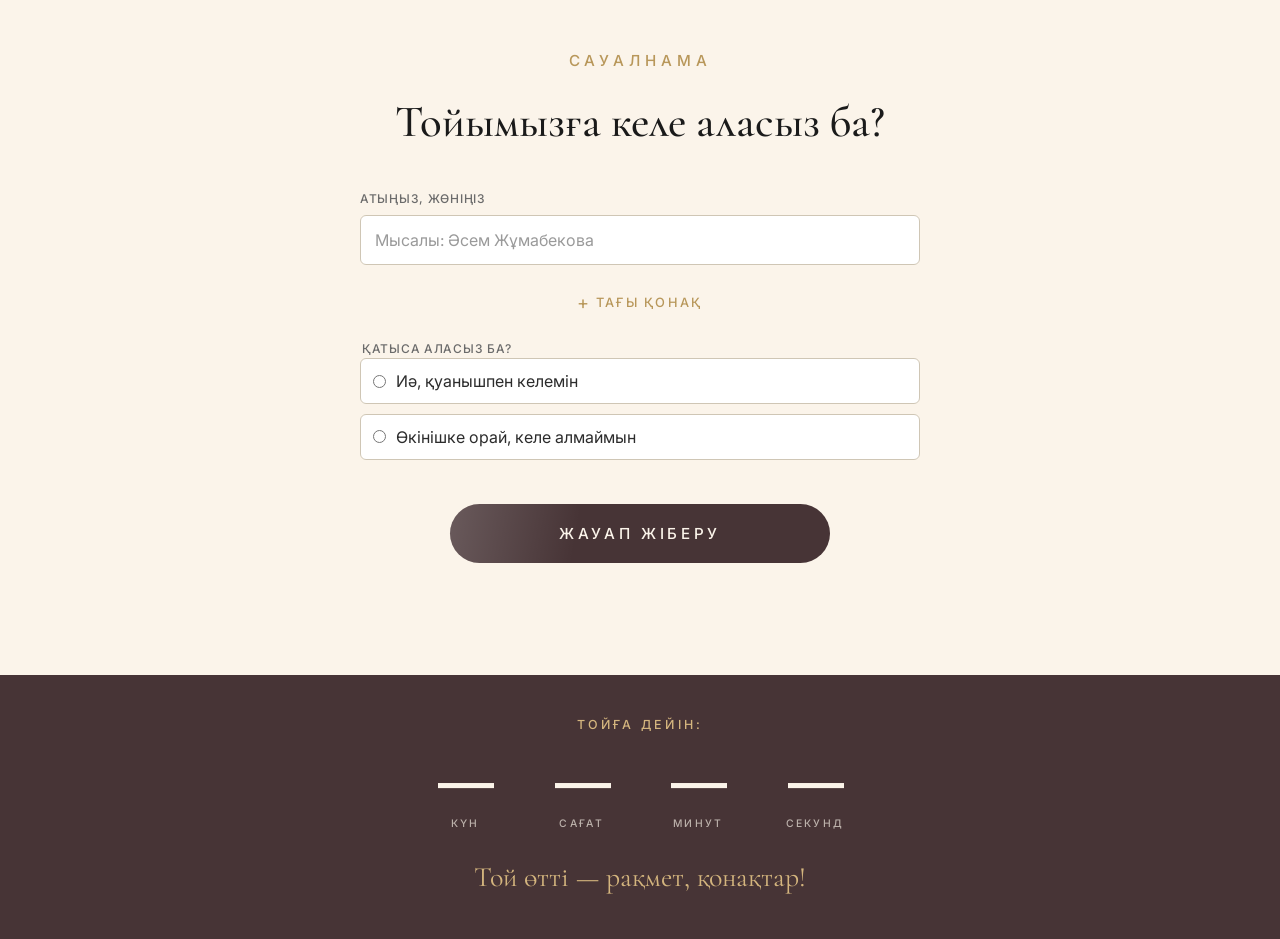
==== commit 4a513b04: "Update index.html" ====
--- a/index.html
+++ b/index.html
@@ -93,8 +93,8 @@
       </div>
 
       <div class="greeting-bottom">
-        <p class="signature">Құрметпен, Той иелері</p>
-        <p class="hosts-names">Қайрат &amp; Айгуль</p>
+        <p class="signature">Құрметпен, Той иелері:</p>
+        <p class="hosts-names">Қайрат -amp; Айгуль</p>
       </div>
     </section>
 
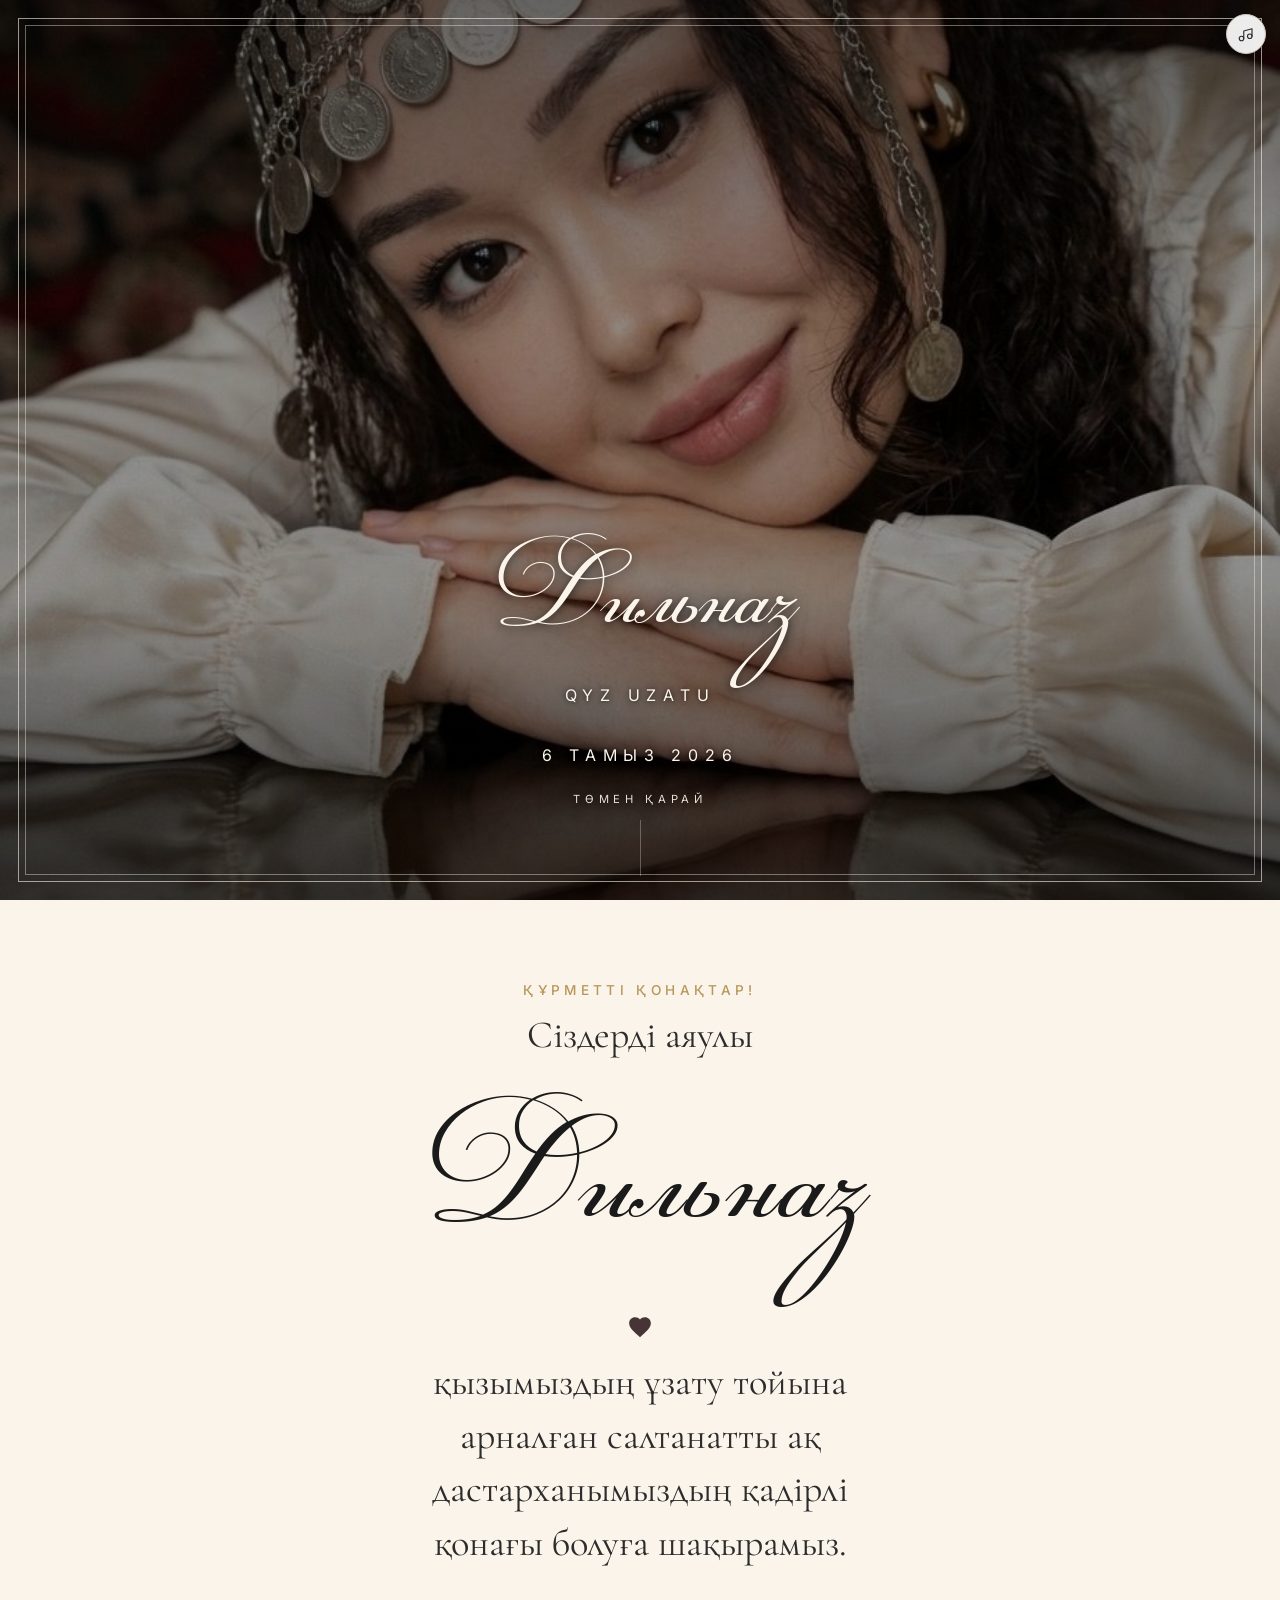
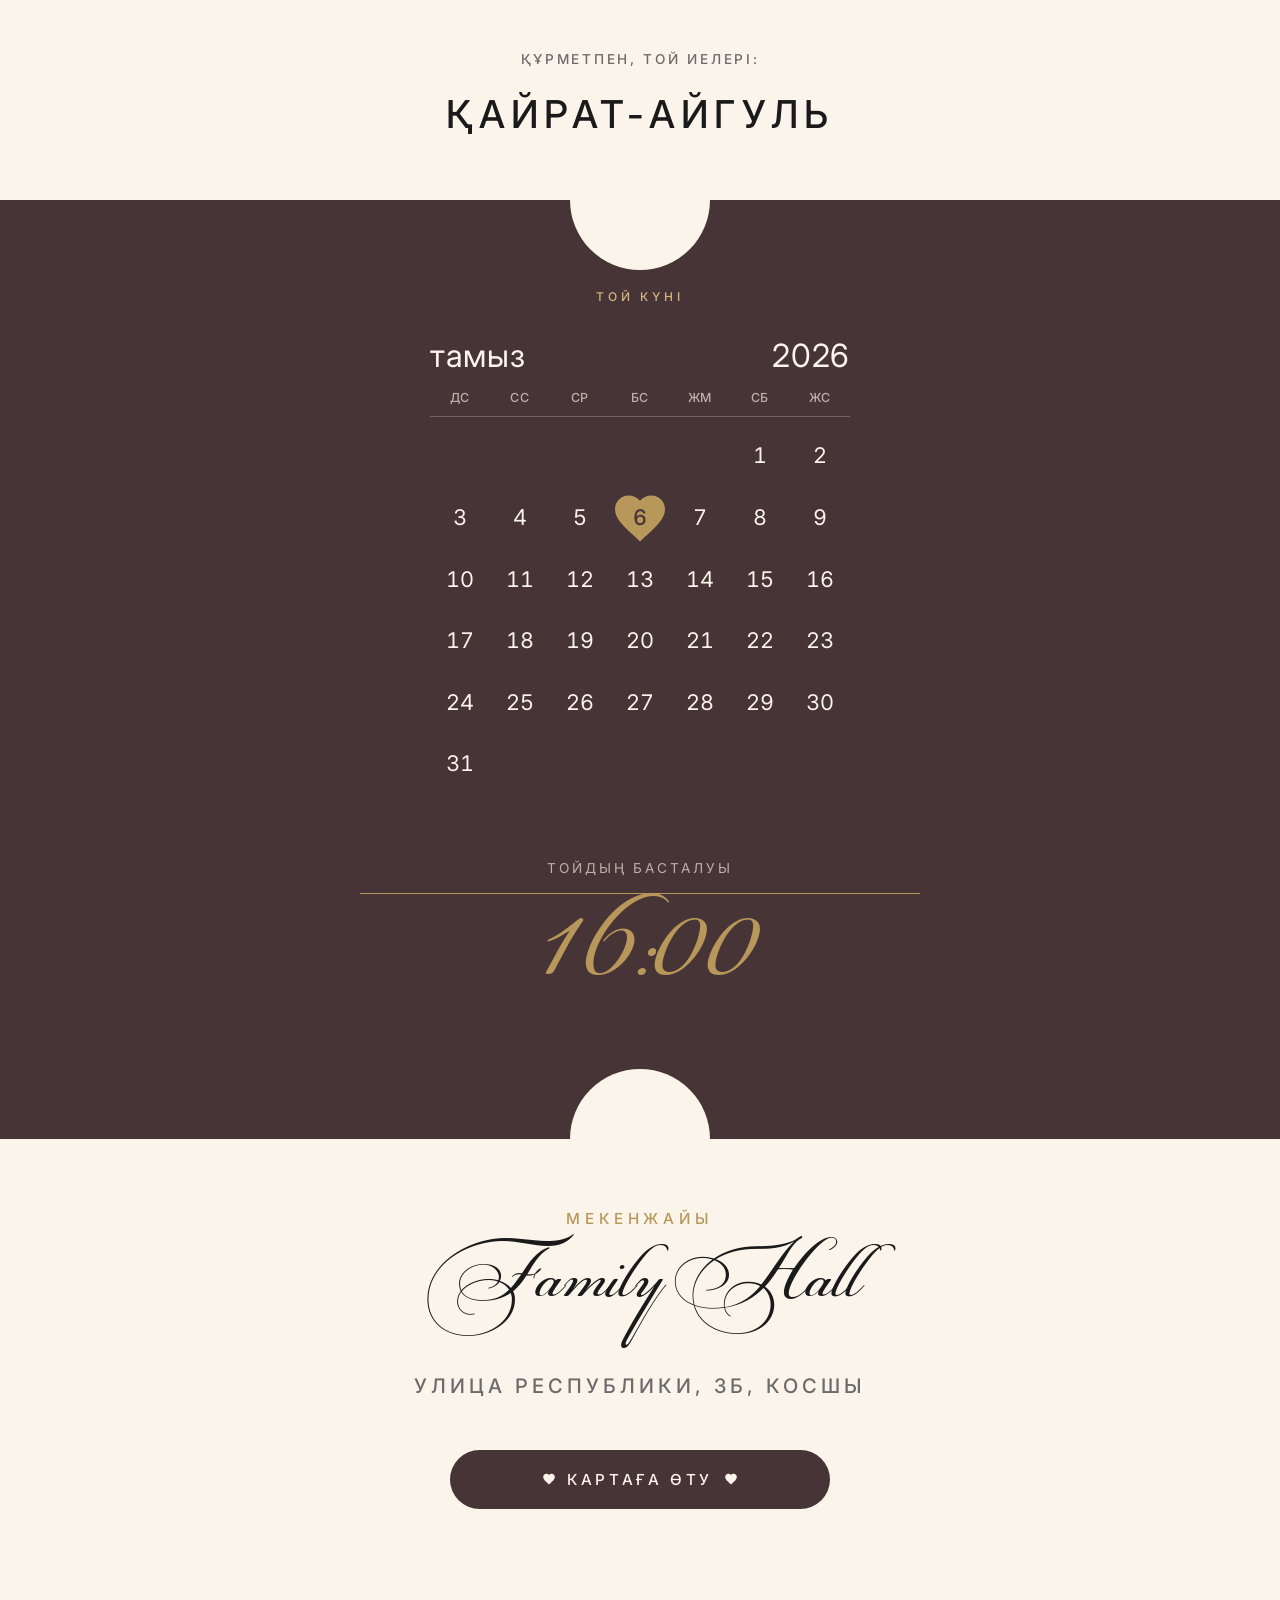
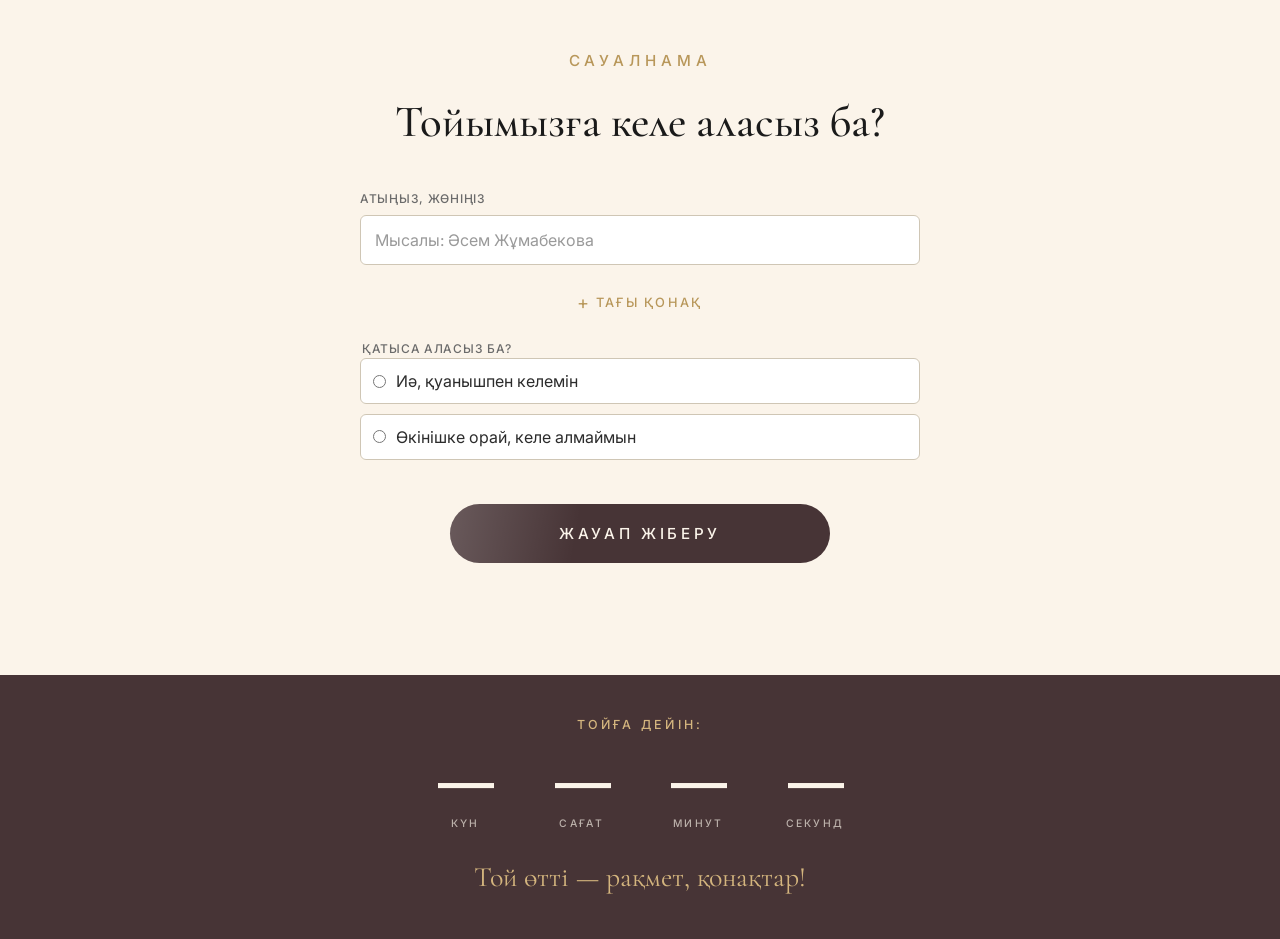
==== commit 78f07739: "Update index.html" ====
--- a/index.html
+++ b/index.html
@@ -94,7 +94,7 @@
 
       <div class="greeting-bottom">
         <p class="signature">Құрметпен, Той иелері:</p>
-        <p class="hosts-names">Қайрат -amp; Айгуль</p>
+        <p class="hosts-names">Қайрат-Айгуль</p>
       </div>
     </section>
 
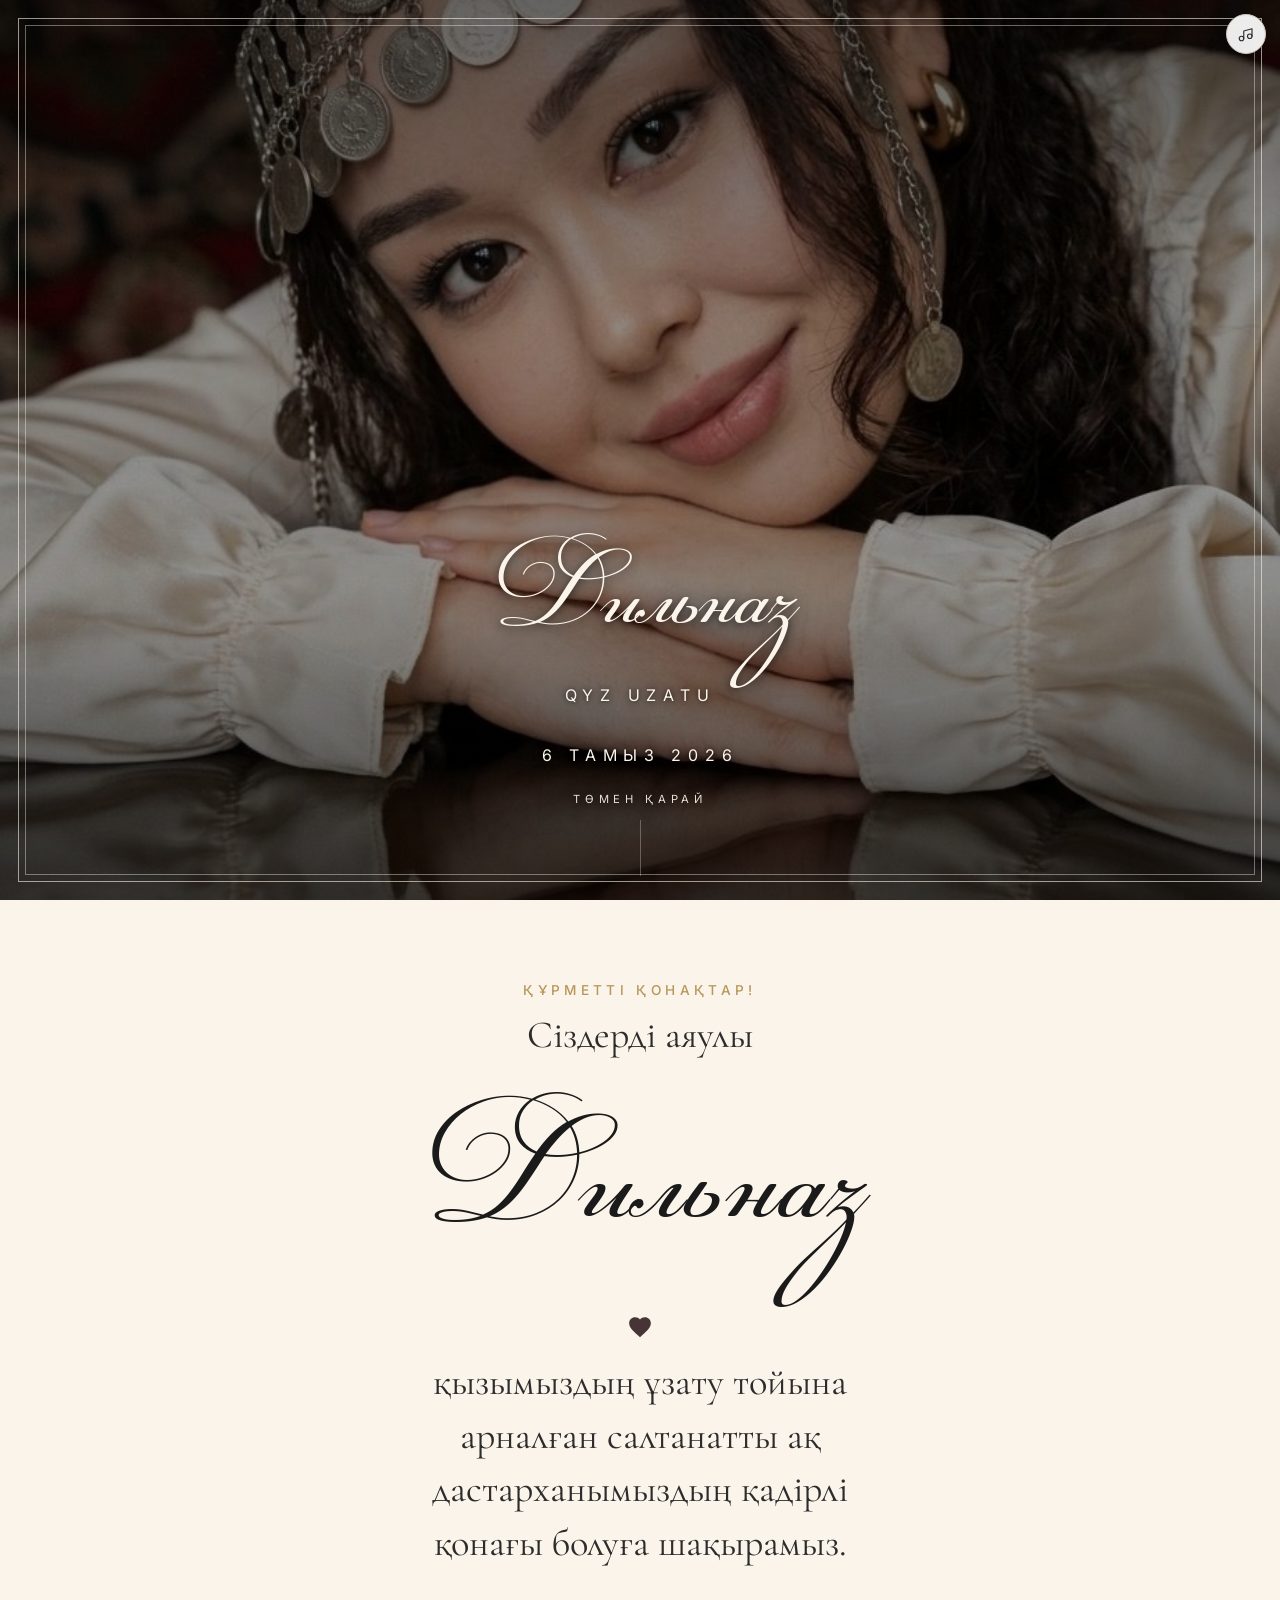
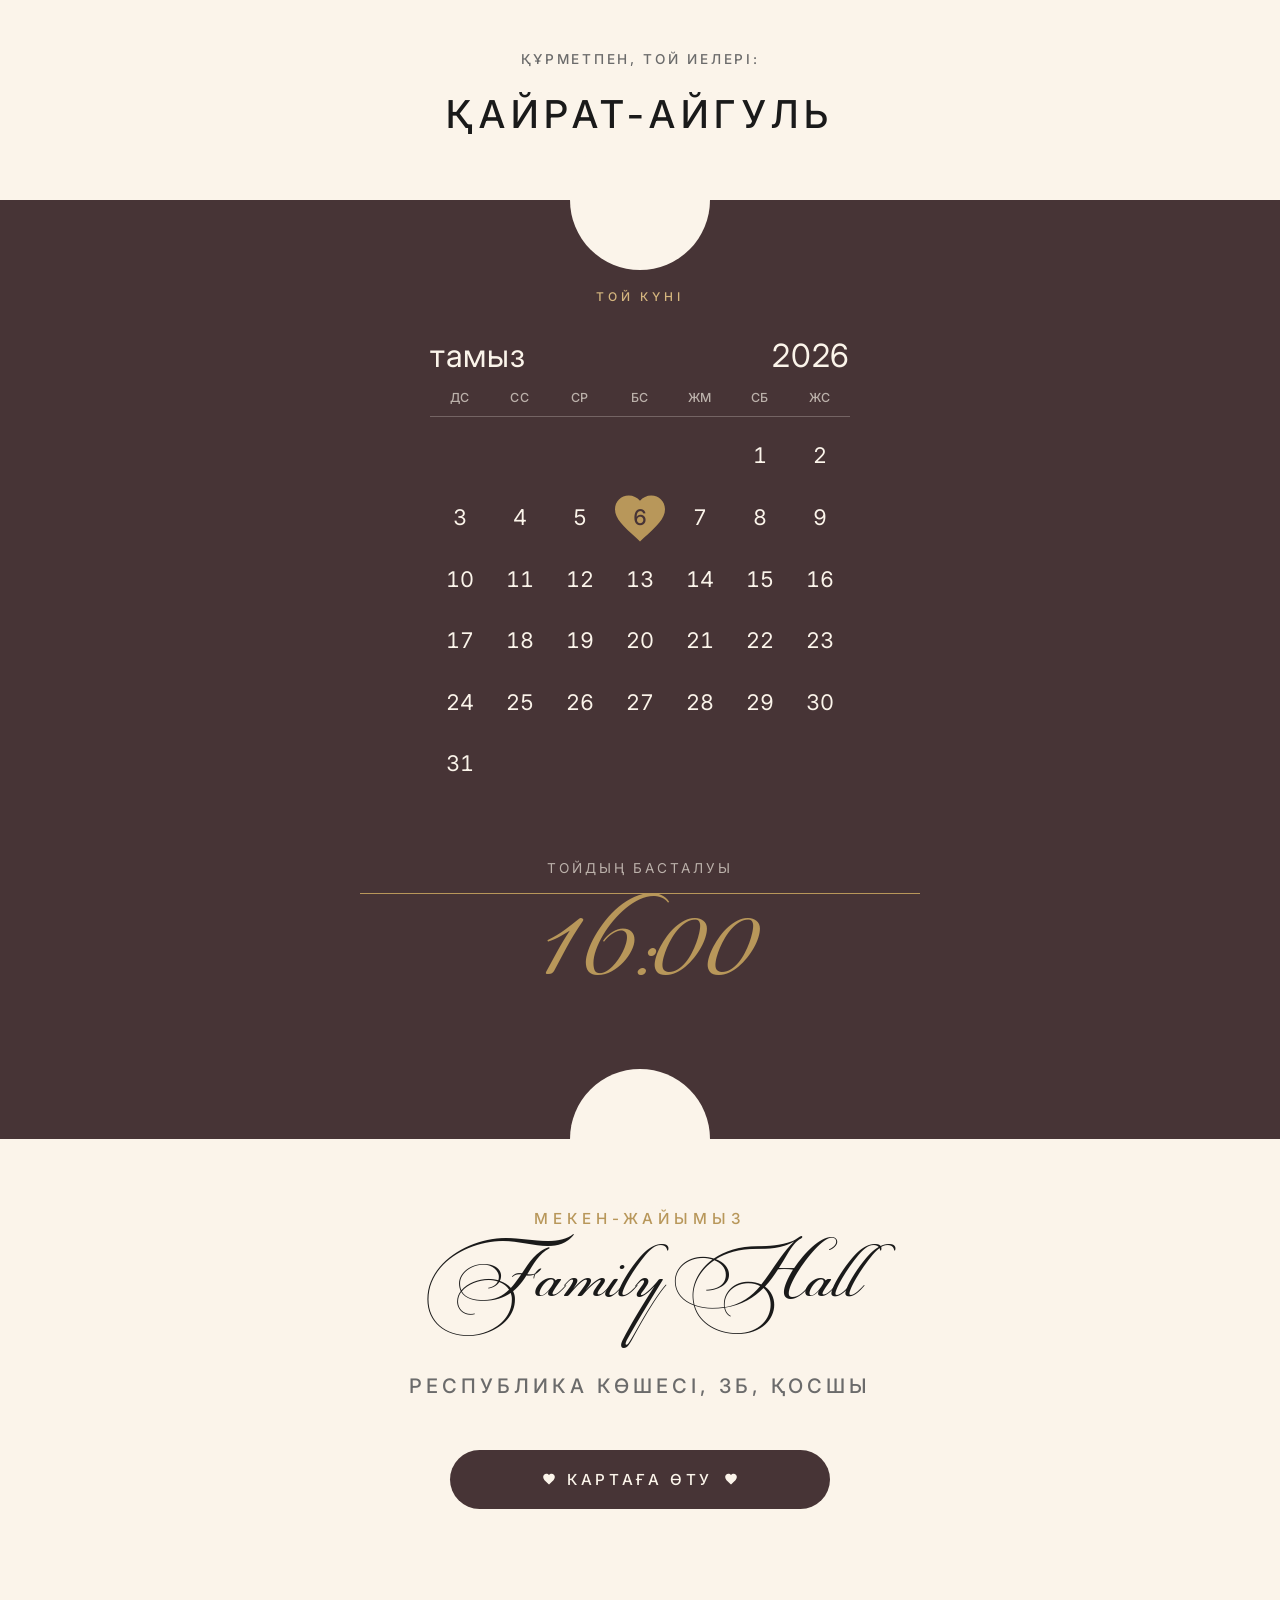
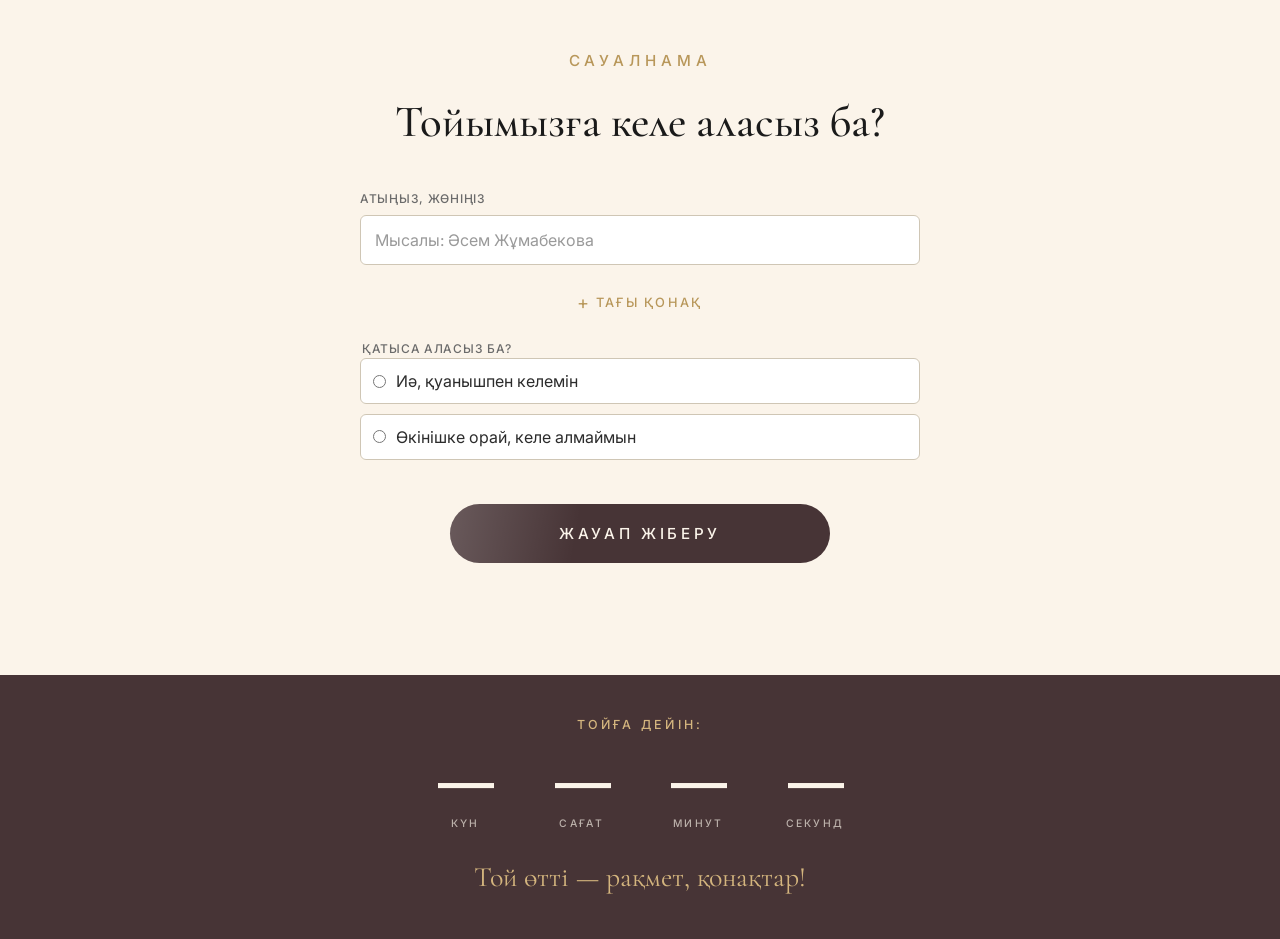
==== commit 7affbcf1: "Update Kazakh wording: address, signature, name separator" ====
--- a/index.html
+++ b/index.html
@@ -132,9 +132,9 @@
       <!-- Background falling hearts (populated by script.js) -->
       <div class="falling-hearts" aria-hidden="true"></div>
 
-      <p class="eyebrow">Мекенжайы</p>
+      <p class="eyebrow">Мекен-жайымыз</p>
       <h3 class="venue-name">Family Hall</h3>
-      <p class="venue-address">Улица Республики, 3Б, Косшы</p>
+      <p class="venue-address">Республика көшесі, 3Б, Қосшы</p>
 
       <a class="btn-map"
          href="https://2gis.kz/astana/geo/70000001095135870"
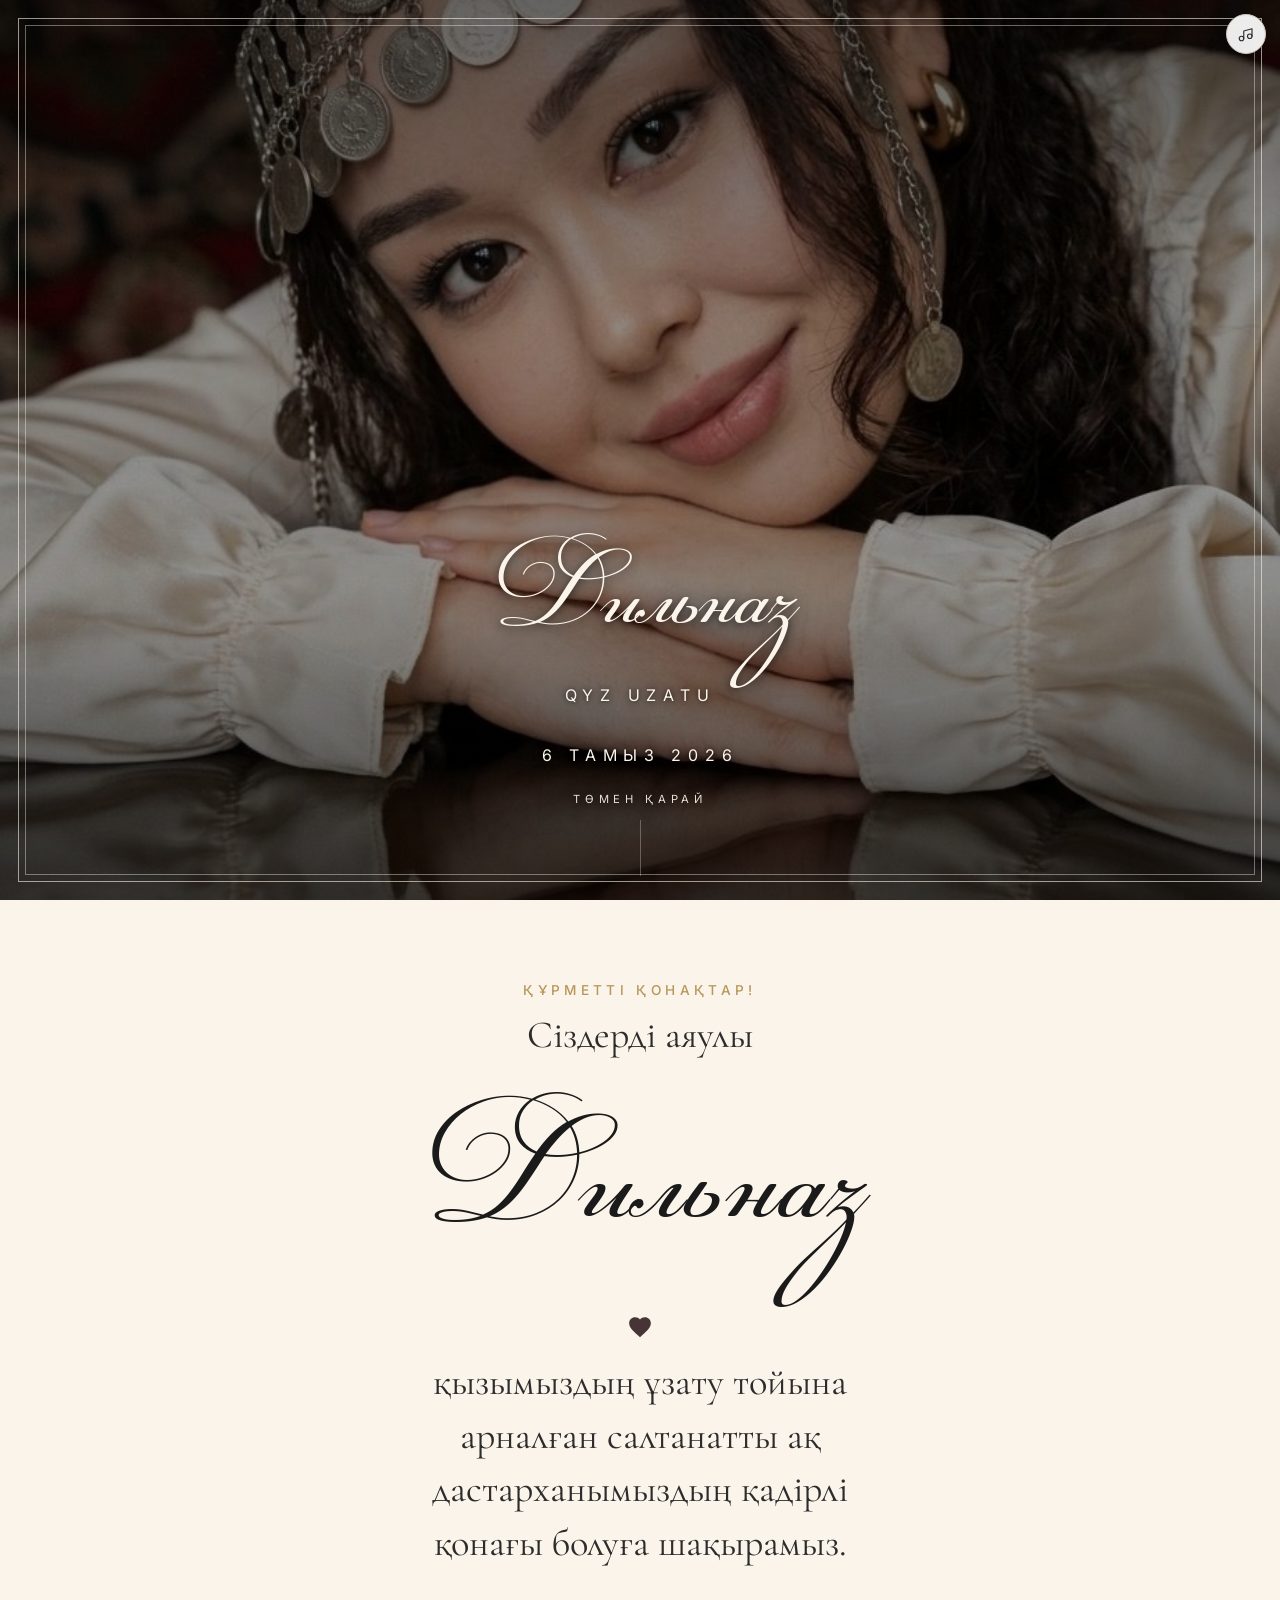
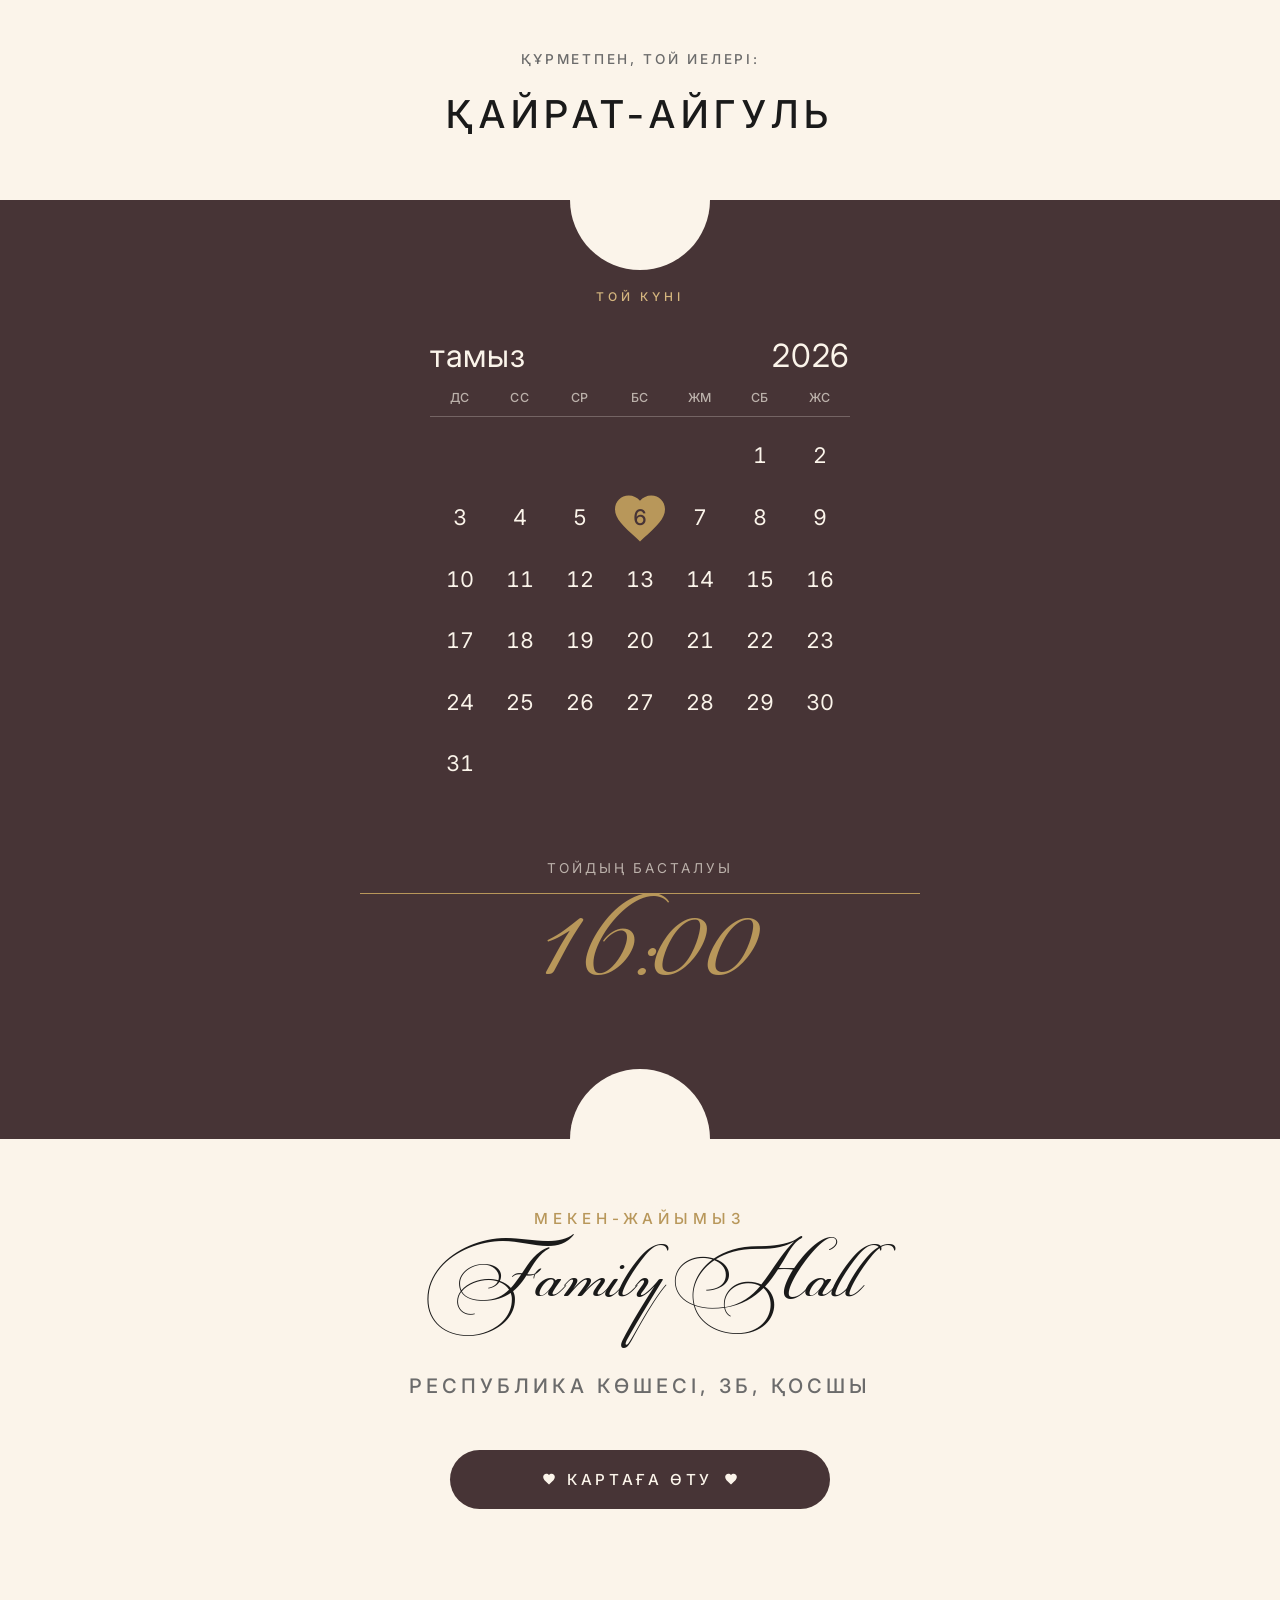
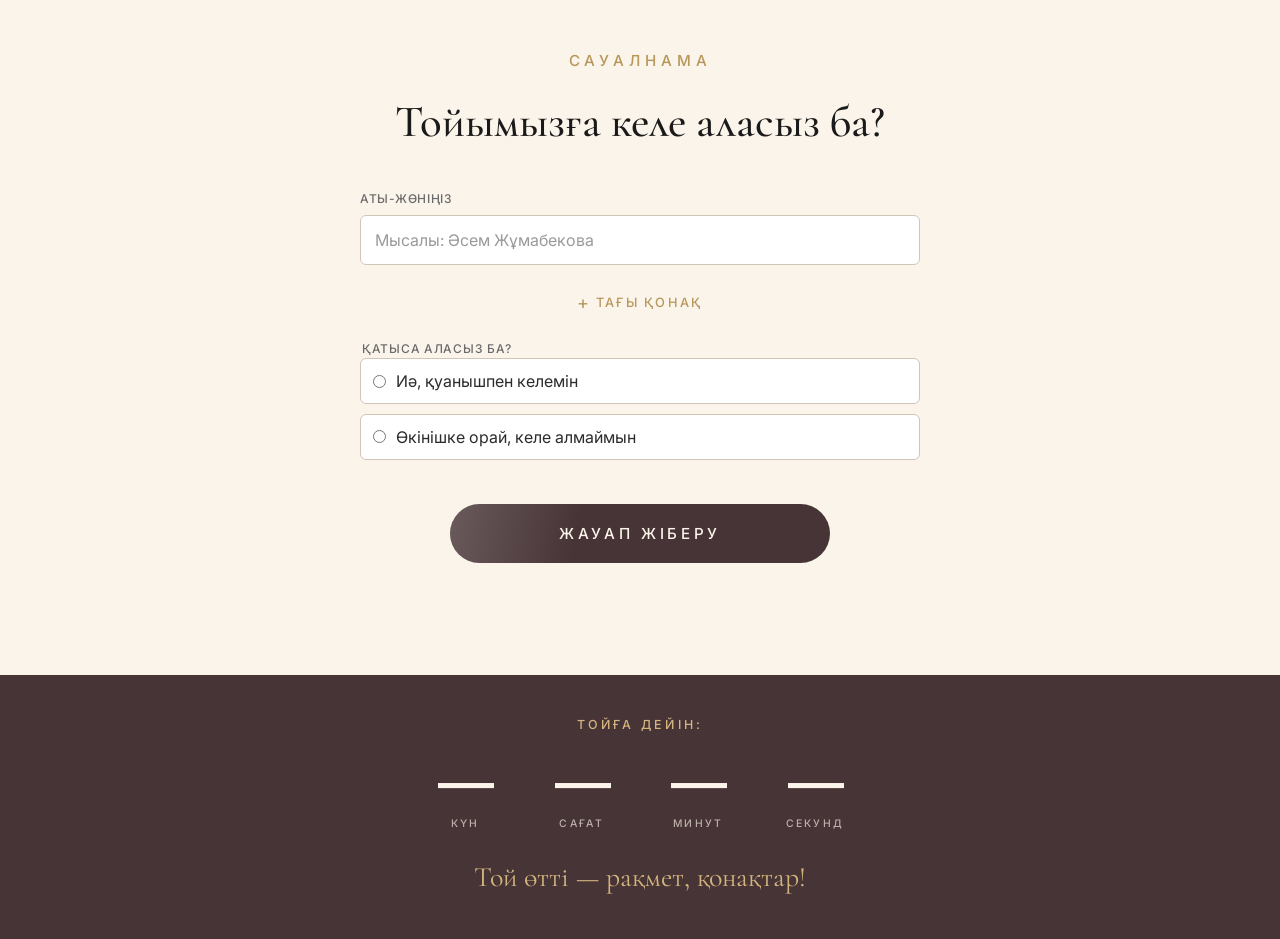
==== commit c417b6d1: "Update index.html" ====
--- a/index.html
+++ b/index.html
@@ -163,7 +163,7 @@
         <form class="form" id="rsvpForm" novalidate>
           <div class="guest-fields" id="guestFields">
             <label class="field">
-              <span class="field-label">Атыңыз, жөніңіз</span>
+              <span class="field-label">Аты-жөніңіз</span>
               <input type="text" name="name" autocomplete="name" required placeholder="Мысалы: Әсем Жұмабекова" />
             </label>
           </div>
